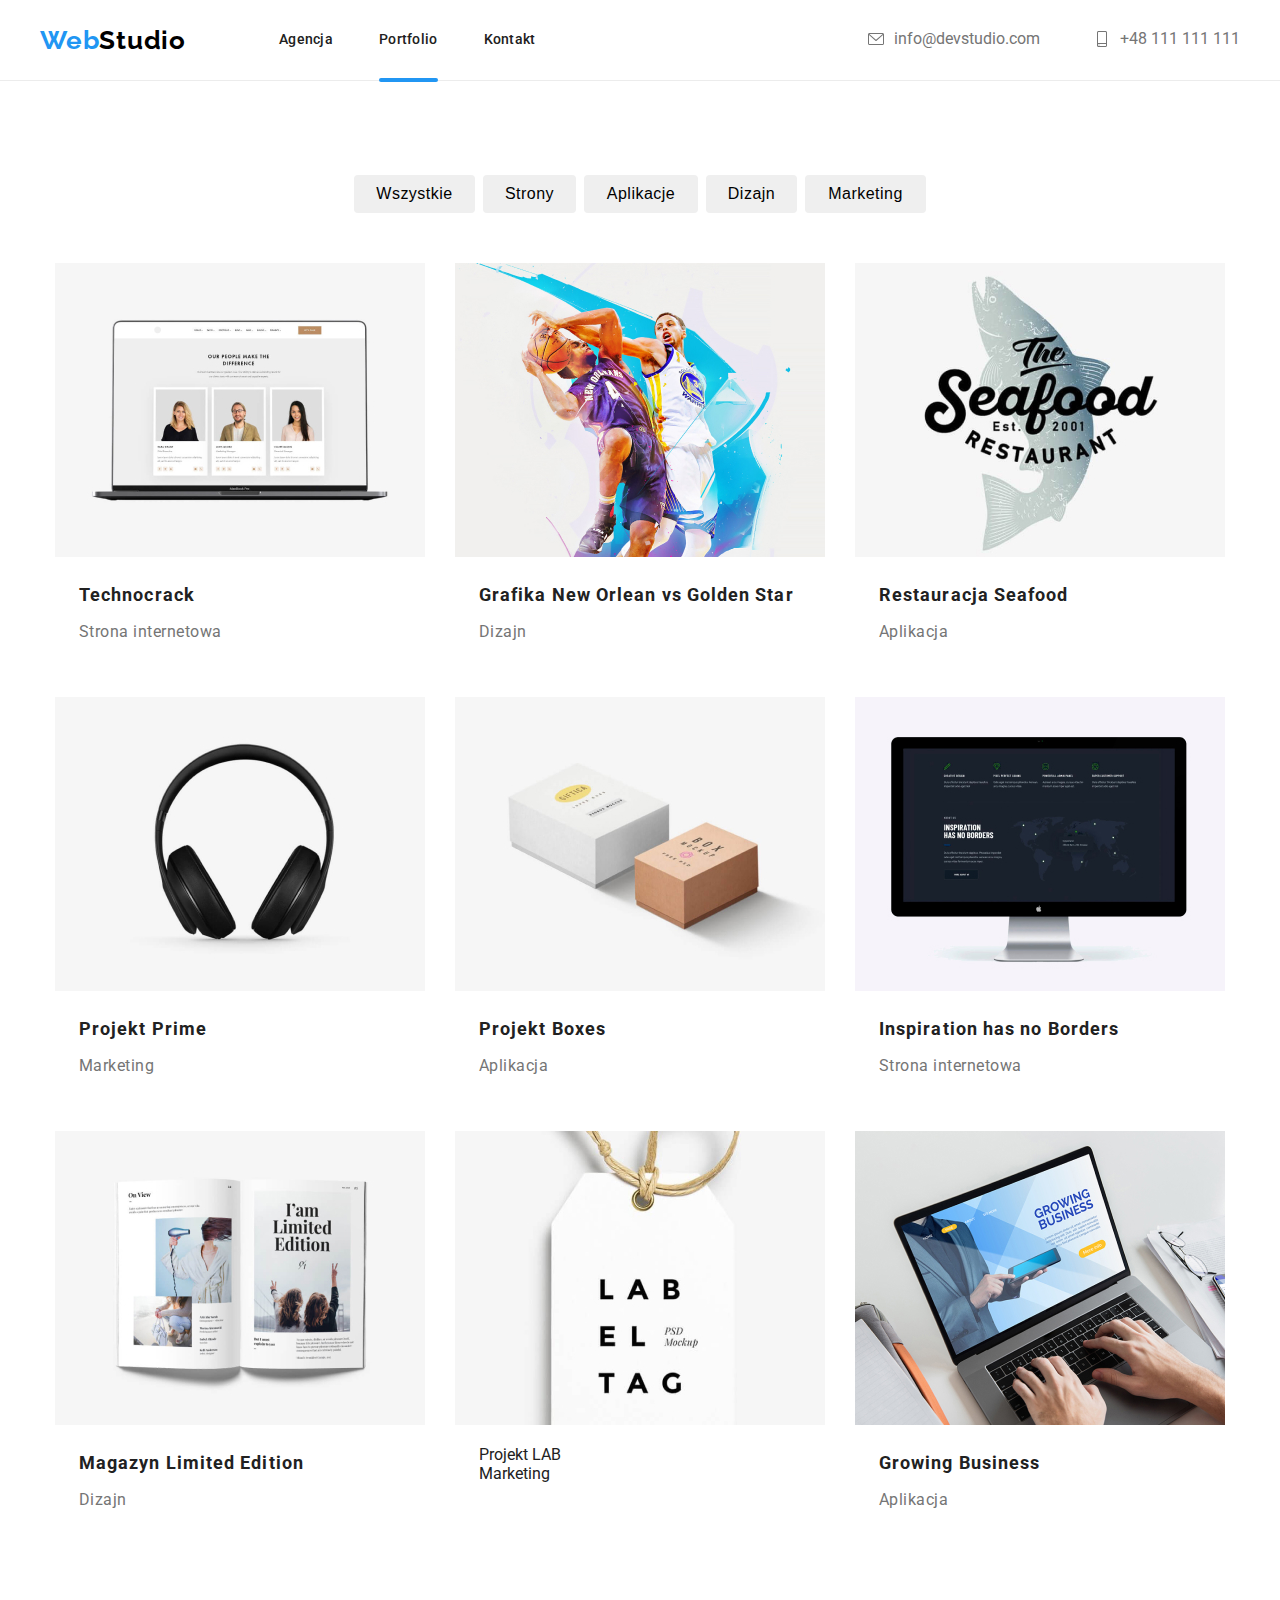
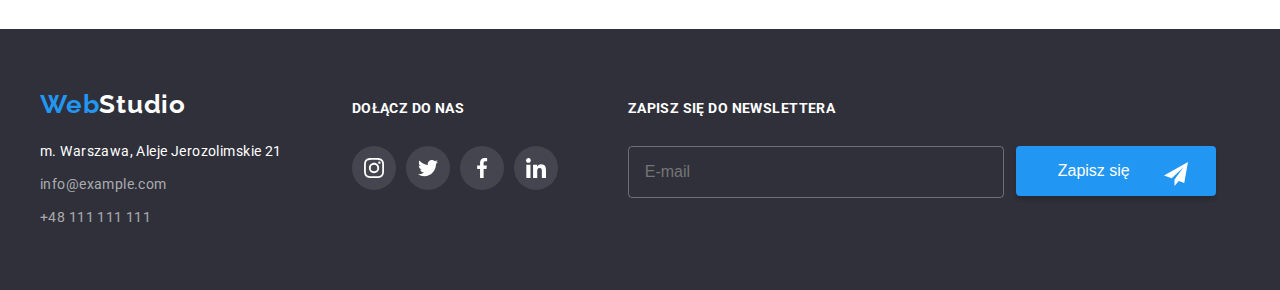
==== portfolio.html @ 8567106e "new one" ====
<!DOCTYPE html>
<html lang="pl">
  <head>
    <meta charset="UTF-8" />
    <meta http-equiv="X-UA-Compatible" content="IE=edge" />
    <meta name="viewport" content="width=device-width, initial-scale=1.0" />
    <link rel="stylesheet" href="https://cdnjs.cloudflare.com/ajax/libs/modern-normalize/1.0.0/modern-normalize.min.css"
    integrity="sha512-ISS7cAi1PEhQ8jnbJpJZMd29NlhNj4AWYyLOSp2CE/CsHxTCu+r+t0D2yoJudVrd0/8fTVPUVDzY5Tvli75u/g=="
    crossorigin="anonymous">
    <title>Portfolio</title>  
    
    <link rel="stylesheet" href="./css/main.min.css" />
    <link rel="preconnect" href="https://fonts.googleapis.com" />
    <link rel="preconnect" href="https://fonts.gstatic.com" crossorigin />
    <link
      href="https://fonts.googleapis.com/css2?family=Raleway:wght@700&family=Roboto:wght@400;500;700;900&display=swap"
      rel="stylesheet"
    />
  
  </head>
  <body>
    <header class="header">
      <div class="container">
       <div class="nav-wrapper-flex">
          <div class="logo">
          <a class="logo--first" href="index.html">Web<span class="logo--second">Studio</span>
          </a>
        </div>
            <nav class="navigation">
            <ul class="navigation__list">
              <li class="navigation__item "><a class="navigation__link" href="index.html">Agencja</a></li>
              <li class="navigation__item underline"><a class="navigation__link" href="portfolio.html"> Portfolio</a></li>
              <li class="navigation__item">Kontakt</li>
            </ul>
            </nav>
        </div>
          <ul class="contacts">
          <li>
            <a class="contacts__mail" href="mailto:info@devstudio.com">
              <div class="contacts__icons ">
                <svg width="16px" height="16px" class="contacts__icons--margin">
                  <use href="./images/icons.svg#icon-envelope">
                  </use> 
                </svg> 
                info@devstudio.com   
              </div>
            </a>
          </li>
          <li>
            <a class="contacts__phone" href="tel:+48 111 111 111">
              <div class="contacts__icons " >
                <svg width="16px" height="16px" class="contacts__icons--margin">
                  <use href="./images/icons.svg#icon-smartphone">
                  </use>
                </svg>
                +48 111 111 111 
              </div>
            </a>
          </li>
          </ul>
      </div>
    </header>
    <main>
       <section class="section">
        <div class="container">
      
        
        <ul class="buttons">
          <li >
            <button class="buttons--first" type="button">Wszystkie</button>
          </li>
          <li >
            <button class="buttons--second" type="button">Strony</button>
          </li>
          <li >
            <button class="buttons--third" type="button">Aplikacje</button>
          </li>
          <li >
            <button class="buttons--fourth" type="button">Dizajn</button>
          </li>
          <li >
            <button class="buttons--fifth" type="button">Marketing</button>
          </li>
        </ul>
      
    </div>
    <div class="container">
      <div class="images">
        <ul class="images__list">
          <li class="images__item">           
            <figure>  
              <div class="overlay__box">          
              <div class="overlay">
                <p class="overlay__description">
                  Technocrack jest popularną platformą wykorzystywaną do
                  rozpowszechniania koronawirusa. Firmy wykorzystują tę
                  platformę do celów szpiegowskich i ataków na niezabezpieczone
                  serwery konkurencji
                </p>
              </div>
              <img class="images__img"
              src="images/strona internetowa.jpg"
              alt="laptop"
              width="370"
              height="294"
              />
            </div>
             <figcaption class="images__description">
              <p class="images__title">Technocrack</p>
              <p class="images__subtitle">Strona internetowa</p>
              </figcaption>
           </figure>
          
          </li>
          <li class="images__item">           
           <figure> 
            <div class="overlay__box">
              <div class="overlay">
                <p class="overlay__description">
                  Technocrack jest popularną platformą wykorzystywaną do
                  rozpowszechniania koronawirusa. Firmy wykorzystują tę
                  platformę do celów szpiegowskich i ataków na niezabezpieczone
                  serwery konkurencji
                </p>
              </div>
              <img class="images__img"
              src="images/dizajn.jpg"
              alt="koszykarze"
              width="370"
              height="294"
              />
            </div>
             <figcaption class="images__description">
              <p class="images__title">Grafika New Orlean vs Golden Star</p>
              <p  class="images__subtitle">Dizajn</p>
              </figcaption>
            </figure>
          </li>
          <li class="images__item">            
           <figure>
            <div class="overlay__box">
              <div class="overlay">
                <p class="overlay__description">
                  Technocrack jest popularną platformą wykorzystywaną do
                  rozpowszechniania koronawirusa. Firmy wykorzystują tę
                  platformę do celów szpiegowskich i ataków na niezabezpieczone
                  serwery konkurencji
                </p>
              </div>
              <img class="images__img"
              src="images/aplikacja.jpg"
              alt="logo-restauracji"
              width="370"
              height="294"
              /> 
            </div>            
             <figcaption class="images__description">
              <p class="images__title">Restauracja Seafood</p>
              <p  class="images__subtitle">Aplikacja</p>
             </figcaption>
           </figure>
          </li>
          <li class="images__item">
           <figure>
            <div class="overlay__box">
              <div class="overlay">
                <p class="overlay__description">
                  Technocrack jest popularną platformą wykorzystywaną do
                  rozpowszechniania koronawirusa. Firmy wykorzystują tę
                  platformę do celów szpiegowskich i ataków na niezabezpieczone
                  serwery konkurencji
                </p>
              </div>
            <img class="images__img"
              src="images/marketing.jpg"
              alt="słuchawki"
              width="370"
              height="294"
            /> 
            </div>
             <figcaption class="images__description">
              <p class="images__title">Projekt Prime</p>
              <p  class="images__subtitle">Marketing</p>
             </figcaption>
           </figure>
          </li>
          <li class="images__item">
            <figure>
              <div class="overlay__box">
               <div class="overlay">
                <p class="overlay__description">
                  Technocrack jest popularną platformą wykorzystywaną do
                  rozpowszechniania koronawirusa. Firmy wykorzystują tę
                  platformę do celów szpiegowskich i ataków na niezabezpieczone
                  serwery konkurencji
                </p>
              </div>
            <img class="images__img"
              src="images/aplikacja2.jpg"
              alt="pudełka"
              width="370"
              height="294"
            /> 
           </div>
            <figcaption class="images__description">
            <p class="images__title">Projekt Boxes</p>
            <p  class="images__subtitle">Aplikacja</p>
          </figcaption>
         </figure>
          </li>
          <li class="images__item">
           <figure>
            <div class="overlay__box">
            <div class="overlay">
                <p class="overlay__description">
                  Technocrack jest popularną platformą wykorzystywaną do
                  rozpowszechniania koronawirusa. Firmy wykorzystują tę
                  platformę do celów szpiegowskich i ataków na niezabezpieczone
                  serwery konkurencji
                </p>
              </div>
            <img class="images__img"
              src="images/strona internetowa 2 .jpg"
              alt="monitor"
              width="370"
              height="294"
            /> 
            </div>
            <figcaption class="images__description">
            <p class="images__title">Inspiration has no Borders</p>
            <p  class="images__subtitle">Strona internetowa</p>
          </figcaption>
         </figure>
          </li>
          <li class="images__item">
            <figure>
              <div class="overlay__box">
              <div class="overlay">
                <p class="overlay__description">
                  Technocrack jest popularną platformą wykorzystywaną do
                  rozpowszechniania koronawirusa. Firmy wykorzystują tę
                  platformę do celów szpiegowskich i ataków na niezabezpieczone
                  serwery konkurencji
                </p>
              </div>
            <img class="images__img"
              src="images/dizajn2.jpg"
              alt="Magazyn"
              width="370"
              height="294"
            /> 
          </div>            
            <figcaption class="images__description">
            <p class="images__title">Magazyn Limited Edition</p>
            <p  class="images__subtitle">Dizajn</p>
          </figcaption>
          </figure>
          </li>
          <li class="images__item ">
            <figure>
              <div class="overlay__box">
              <div class="overlay">
                <p class="overlay__description">
                  Technocrack jest popularną platformą wykorzystywaną do
                  rozpowszechniania koronawirusa. Firmy wykorzystują tę
                  platformę do celów szpiegowskich i ataków na niezabezpieczone
                  serwery konkurencji
                </p>
              </div>
            <img class="images__img"
              src="images/marketing2.jpg"
              alt="metka"
              width="370"
              height="294"
            /> 
          </div>            
            <figcaption class="images__description">
            <p class="image__title">Projekt LAB</p>
            <p  class="image__subtitle">Marketing</p>
          </figcaption>
         </figure> 
        </li>
        <li class="images__item ">
            <figure>
              <div class="overlay__box">
              <div class="overlay">
                <p class="overlay__description">
                  Technocrack jest popularną platformą wykorzystywaną do
                  rozpowszechniania koronawirusa. Firmy wykorzystują tę
                  platformę do celów szpiegowskich i ataków na niezabezpieczone
                  serwery konkurencji
                </p>
              </div>
          <img class="images__img"
              src="images/aplikacja3.jpg"
              alt="laptop"
              width="370"
              height="294"
            /> 
          </div>            
            <figcaption class="images__description">
            <p class="images__title">Growing Business</p>
            <p  class="images__subtitle">Aplikacja</p>
          </figcaption>
          </figure>
          </li>
        </ul>
      </div>
      </div>
      </section>
    </main>
      <footer>
    <div class="container footer">
      <div class="footer__description">
                   <a class="logo--first" href="index.html" >Web<span class="footer__logo">Studio</span></span>
                    </a>      
         <div class="footer__info">
           <address>
              <p class="footer__address">
                m. Warszawa, Aleje Jerozolimskie 21</p>
            <ul class="footer__contacts">
             <li>   <a class="footer__mail" href="mailto:info@example.com">info@example.com</a> 
              </li>
              <li> <a class="footer__phone" href="tel:+48 111 111 111">+48 111 111 111</a> 
              </li>
            </ul>
            </address>
          </div>
          </div>
      <div class="footer__socials">
        <h4 class="footer__title">Dołącz do nas</h4>
          <ul class="team__socials">
            <li class="footer__icons">
              <svg width="20" height="20">
                <use href="./images/icons.svg#icon-instagram-2"></use>
              </svg>
            </li>
            <li class="footer__icons">
              <svg width="20" height="20">
                <use href="./images/icons.svg#icon-twitter-1"></use>
              </svg>
            </li>
            <li class="footer__icons">
              <svg width="20" height="20">
                <use  href="./images/icons.svg#icon-facebook-1"></use>
              </svg>
            </li>
            <li class="footer__icons">
              <svg width="20" height="20">
                <use href="./images/icons.svg#icon-linkedin-1"></use>
              </svg>
            </li>
          </ul>
      </div>
      <div class="newsleter">
        <h4 class="footer__title">Zapisz się do newslettera</h4>
        <div class="newsleter__signin">
          <form>
            <input type="email" name="newsleteremail" class="newsleter__email" placeholder="E-mail" required>
          </form>
          <button type="submit" class="newsleter__button">
            Zapisz się
            <svg class="newsleter__icon">
              <use height="24px" width="24px" href="./images/icons.svg#icon-send"></use>
            </svg>
          </button>
        </div>             
      </div>
   
    </div>
    </footer>
  </body>
</html>
---- css/main.min.css ----
.underline{position:relative}.underline:after{position:absolute;content:"";width:100%;height:4px;border-radius:2px;background-color:var(--main-color);left:0;top:46px}:root{--main-font: "Roboto", sans-serif;--secondary-font: "Raleway", sans-serif;--main-color: #2196f3;--brand-color: #212121;--second-color: #ffffff;--description-color: #757575;--background-color: #2f303a;--second-background-color: #f5f4fa;--icon-color: #afb1b8}a{text-decoration:none}ul{list-style-type:none}h1{font-weight:900;font-size:44px;line-height:1.364;color:var(--second-color);letter-spacing:.06em;margin-bottom:30px}h4{font-weight:700;font-size:14px;line-height:1.143;letter-spacing:.03em;color:var(--brand-color);margin-top:0;margin-bottom:10px}h2{font-weight:700;font-size:36px;line-height:1.667;text-align:center;letter-spacing:.03em;color:var(--brand-color)}.is-hidden{background-color:rgba(0,0,0,.2);visibility:hidden;opacity:0;position:absolute;height:100%;pointer-events:none;transform:scaleY(0)}*{margin:0;padding:0}body{font-family:"roboto","Raleway",sans-serif;text-decoration:none;color:#212121;background:#fff}.container{max-width:1200px;margin:0px auto;padding:0px}.section{padding-top:94px;padding-bottom:94px}.section:first-child{padding-bottom:0}.no-padding-top{padding-top:0px}.about__list{display:flex;flex-direction:row;gap:30px;margin-top:50px}.about__list>li{height:294px}.about__item{position:relative}.about__subtitle{position:absolute;width:370px;height:70px;top:224px;display:flex;align-items:center;justify-content:center;background:rgba(47,48,58,.8);font-size:14px;text-transform:uppercase;color:var(--second-color)}.asset{font-weight:400;font-size:14px;line-height:1.71;letter-spacing:.03em;color:var(--description-color);display:flex;flex-direction:row;gap:30px}.asset__title{text-transform:uppercase}.asset__icon{padding-left:0px;margin-left:0px;display:flex;flex-direction:row;gap:30px;padding-bottom:25px;padding-top:25px;justify-content:center;border-radius:4px;background-color:var(--second-background-color);margin-bottom:30px}.backdrop{width:100%;height:100%;background-color:rgba(0,0,0,.2);position:fixed;left:0px;top:0px;z-index:3;transition:transform 500ms linear,visibility 500ms linear,opacity 500ms linear}.banner{height:600px;background-color:var(--background-color);background-image:linear-gradient(to bottom, rgba(47, 48, 58, 0.4), rgba(47, 48, 58, 0.4)),url("../images/backgroung_image.jpg");background-size:cover;background-position:center;background-repeat:no-repeat;display:flex;justify-content:center;align-items:center;text-align:center;max-width:1600px;margin:0 auto}.banner__btn{width:200px;height:50px;font-weight:700;font-size:16px;line-height:1.9;letter-spacing:.06em;cursor:pointer;background:var(--main-color);color:var(--second-color);border:none;border-radius:4px;border:none}.banner__btn:hover,.banner__btn:focus{color:var(--second-color);background-color:var(--main-color);border-color:var(--main-color);box-shadow:0px 4px 4px rgba(0,0,0,.15);border-radius:4px;transition:250ms cubic-bezier(0.4, 0, 0.2, 1)}.clients{font-size:36px;font-weight:700;text-align:center;font-family:var(--main-font);padding-top:94px;line-height:1.17;padding-bottom:50px}.clients__list{width:1170px;display:flex;flex-direction:row;gap:30px;justify-content:center;align-items:center}.clients__icons{border:1px solid var(--icon-color);border-radius:4px;width:170px;height:92px;display:flex;align-items:center;justify-content:center;fill:var(--icon-color);cursor:pointer}.clients__icons:hover,.clients__icons:focus{fill:var(--main-color);border-color:var(--main-color);transition:250ms cubic-bezier(0.4, 0, 0.2, 1)}footer{display:flex;flex-direction:column;justify-content:flex-start;background-color:var(--background-color)}.footer{display:flex;gap:70px;align-items:top;width:100%}.footer__description{padding-top:60px;padding-bottom:60px}.footer__info{display:flex;gap:70px}.footer__contacts{display:flex;flex-direction:column;gap:9px}.footer__logo{color:var(--second-color)}.footer__title{font-weight:700;font-size:14px;line-height:1.1;letter-spacing:.03em;text-transform:uppercase;color:var(--second-color);padding-top:72px}.footer__socials{display:flex;flex-direction:column;align-items:flex-start}.footer__phone,.footer__mail{font-weight:400;font-size:14px;line-height:1.714;letter-spacing:.03em;font-style:normal;text-decoration:none;color:rgba(255,255,255,.6);padding-top:9px}.footer__phone:hover,.footer__phone:focus,.footer__phone:hover,.footer__phone:focus,.footer__mail:hover,.footer__mail:focus,.footer__mail:hover,.footer__mail:focus{color:var(--main-color);transition:250ms cubic-bezier(0.4, 0, 0.2, 1)}.footer__address{font-style:normal;font-weight:400;font-size:14px;line-height:1.714;letter-spacing:.03em;text-decoration:none;color:var(--second-color);padding-top:20px;padding-bottom:9px}.footer__icons{background-color:rgba(255,255,255,.1);border-radius:50%;width:44px;height:44px;display:flex;align-items:center;justify-content:center;fill:var(--second-color);cursor:pointer}.footer__icons:hover,.footer__icons:focus{fill:var(--second-color);background-color:var(--main-color);transition:250ms cubic-bezier(0.4, 0, 0.2, 1)}.newsleter{background-color:var(--background-color)}.newsleter__signin{display:inline-flex;gap:12px}.newsleter__email{margin-top:20px;background-color:rgba(0,0,0,0);border:1px solid rgba(255,255,255,.3);border-radius:4px;width:358px;height:50px;font-size:16px;color:rgba(255,255,255,.6);padding-left:16px}.newsleter__email:focus{transition:250ms cubic-bezier(0.4, 0, 0.2, 1);outline:0;border:1px solid var(--main-color)}.newsleter__button{margin-top:20px;width:200px;height:50px;text-align:left;position:relative;padding-top:10px;padding-bottom:10px;padding-left:42px;background-color:var(--main-color);border:0;border-radius:4px;box-shadow:0px 4px 4px rgba(0,0,0,.15);color:var(--second-color);font-size:16px}.newsleter__icon{position:absolute;left:148px;fill:var(--second-color);height:24px;width:24px}.form{position:relative;top:50%;left:50%;transform:translate(-50%, -50%);width:528px;height:581px;background-color:var(--second-color);box-shadow:0px 1px 3px rgba(0,0,0,.12),0px 1px 1px rgba(0,0,0,.14),0px 2px 1px rgba(0,0,0,.2);border-radius:4px;padding-top:40px;padding-left:40px;padding-right:40px;font-size:14px;color:#757575;box-shadow:1px 3px rgba(0,0,0,.12),0px 1px 1px rgba(0,0,0,.14),0px 2px 1px rgba(0,0,0,.2);border-radius:4px}.form__close-btn{position:absolute;right:9px;top:9px;border-radius:50%;border:1px solid rgba(0,0,0,.1);background-color:var(--second-color);cursor:pointer;width:30px;height:30px;display:flex;align-items:center;justify-content:center}.form__title{font-size:20px;font-weight:700;color:#212121;margin-bottom:12px}.form__label{display:block;position:relative;color:#757575;font-size:12px;text-align:left;line-height:1.2}.form__input{width:448px;height:40px;border:1px solid rgba(33,33,33,.2);border-radius:4px;margin-top:4px;margin-bottom:4px;padding-left:42px}.form__input:focus{outline-color:var(--main-color);transition:250ms cubic-bezier(0.4, 0, 0.2, 1)}.form__icon{position:absolute;top:50%;left:3%;fill:var(--brand-color);width:18px;height:18px}.form__icon:hover svg{fill:var(--blue)}.form__input:focus+.form__icon{fill:var(--main-color);transition:250ms cubic-bezier(0.4, 0, 0.2, 1)}.form__textarea{width:448px;height:120px;border:1px solid rgba(33,33,33,.2);border-radius:4px;margin-top:4px;color:rgba(117,117,117,.5);padding-top:12px;padding-bottom:12px;padding-left:16px;padding-right:16px;font-size:12px;letter-spacing:1%;resize:none;margin-bottom:20px}.form__textarea:focus{outline-color:var(--main-color);transition:250ms cubic-bezier(0.4, 0, 0.2, 1)}.form__sendbutton{width:200px;height:50px;background-color:var(--main-color);color:#fff;box-shadow:0px 4px 4px rgba(0,0,0,.15);border-radius:4px;margin-top:30px;border:0;cursor:pointer}.checkbox{position:relative;display:flex;align-items:center;justify-content:center}.checkbox__agree a{color:var(--main-color)}.checkbox__input{display:none}.checkbox__input:checked+.checkbox__span .checkbox__check{border-color:var(--main-color);background-color:var(--main-color)}.checkbox__check{border:2px solid #212121;border-radius:2px;margin-right:8px}.checkbox__span{display:flex;margin:0;padding:0;align-items:center;font-size:14px;color:var(--description-color)}.header{border-bottom-width:1px;border-bottom-style:solid;border-bottom-color:#ececec}.header>.container{display:flex;flex-direction:row;justify-content:space-between;align-items:center;height:80px}.address{font-weight:500;font-size:14px;line-height:1.14;letter-spacing:.02em;font-style:normal}.navigation{font-weight:500;font-size:14px;line-height:1.14;letter-spacing:.02em}.navigation__link{text-decoration:none;color:var(--brand-color)}.navigation__link:hover,.navigation__link:focus{color:var(--main-color);transition:250ms cubic-bezier(0.4, 0, 0.2, 1)}.navigation__list{display:flex;gap:46px}.contacts{list-style-type:none}.contacts__phone{color:var(--description-color);text-decoration:none;display:flex;align-items:center}.contacts__phone:hover,.contacts__phone:focus{color:var(--main-color);transition:250ms cubic-bezier(0.4, 0, 0.2, 1)}.contacts__mail{color:var(--description-color);text-decoration:none;display:flex;align-items:center}.contacts__mail:hover,.contacts__mail:focus{color:var(--main-color);transition:250ms cubic-bezier(0.4, 0, 0.2, 1)}.contacts__icons{fill:var(--description-color);display:flex;justify-content:space-between;align-items:center}.contacts__icons:hover,.contacts__icons:focus{color:var(--main-color);fill:var(--main-color);transition:250ms cubic-bezier(0.4, 0, 0.2, 1)}.contacts__icons--margin{margin-right:10px}.contacts:last-child>li{margin-left:50px}.contacts>li{display:inline-block}.nav-wrapper-flex{display:flex;align-items:center;justify-content:space-between;padding-top:25px;padding-bottom:25px}.images{list-style-type:none}.images__list{display:flex;flex-wrap:wrap;gap:30px;padding:0;margin-bottom:94px;justify-content:center}.images__description{padding:20px 24px}.images__item{background-color:var(--second-color)}.images__item:hover,.images__item:focus{box-shadow:0px 1px 1px rgba(0,0,0,.12),0px 4px 4px rgba(0,0,0,.06),1px 4px 6px rgba(0,0,0,.16);cursor:pointer;transition:250ms cubic-bezier(0.4, 0, 0.2, 1)}.images__title{font-weight:700;font-size:18px;line-height:2;letter-spacing:.06em;color:var(--brand-color);text-align:left;margin-bottom:0;padding:0}.images__subtitle{font-weight:400;font-size:16px;line-height:1.875;letter-spacing:.03em;color:var(--description-color);text-align:left;margin-top:4px}.images__img{display:block}figure>.images__img{object-fit:cover}.overlay{position:absolute;top:0;left:0;width:100%;height:100%;background-color:rgba(33,150,243,.9);transform:translatey(100%);transition:250ms cubic-bezier(0.4, 0, 0.2, 1)}.overlay__box{position:relative;overflow:hidden}.overlay__description{color:#fff;font-size:18px;padding-top:49px;padding-left:24px;padding-right:45px;padding-bottom:49px;line-height:28px}.images__item:hover .overlay{transform:translatey(0)}.buttons{list-style-type:none}.buttons--first{width:121px;height:38px;font-weight:500;font-size:16px;line-height:1.6;letter-spacing:.03em;cursor:pointer;border:none;border-radius:4px}.buttons--second{width:93px;height:38px;font-weight:500;font-size:16px;line-height:1.6;letter-spacing:.03em;cursor:pointer;border:none;border-radius:4px}.buttons--third{width:114px;height:38px;font-weight:500;font-size:16px;line-height:1.6;letter-spacing:.03em;cursor:pointer;border:none;border-radius:4px}.buttons--fourth{width:91px;height:38px;font-weight:500;font-size:16px;line-height:1.6;letter-spacing:.03em;cursor:pointer;border:none;border-radius:4px}.buttons--fifth{width:121px;height:38px;font-weight:500;font-size:16px;line-height:1.6;letter-spacing:.03em;cursor:pointer;border:none;border-radius:4px}.buttons .buttons--first:hover,.buttons .buttons--second:hover,.buttons .buttons--third:hover,.buttons .buttons--fourth:hover,.buttons .buttons--fifth:hover,.buttons .buttons--first:focus,.buttons .buttons--second:focus,.buttons .buttons--third:focus,.buttons .buttons--fourth:focus,.buttons .buttons--fifth:focus{color:var(--second-color);background:var(--main-color);box-shadow:0px 3px 1px rgba(0,0,0,.1),0px 1px 2px rgba(0,0,0,.08),0px 2px 2px rgba(0,0,0,.12);border-radius:4px;border-color:var(--main-color);transition:250ms cubic-bezier(0.4, 0, 0.2, 1)}.container>.buttons{display:flex;gap:8px;justify-content:center;margin-bottom:50px}.logo{margin-right:93px}.logo--first{font-family:var(--secondary-font);font-weight:700;font-size:26px;line-height:1.19;letter-spacing:.03em;text-decoration:none;color:var(--main-color)}.logo--second{font-family:var(--secondary-font);color:#000}.team{background-color:var(--second-background-color);padding-bottom:94px}.team__member{font-weight:500;font-size:16px;line-height:1.187;letter-spacing:.03em;color:var(--brand-color);text-align:center;margin-bottom:10px;padding-top:30px}.team__job{padding-top:10px}.team__item{font-weight:400;font-size:16px;line-height:1.187;letter-spacing:.03em;color:var(--description-color);text-align:center;box-shadow:0px 1px 3px rgba(0,0,0,.12),0px 1px 1px rgba(0,0,0,.14),0px 2px 1px rgba(0,0,0,.2);border-radius:0px 0px 4px 4px}.team__list{padding-left:0px;margin-left:0px;display:flex;flex-direction:row;gap:30px;margin-top:50px;justify-content:center;width:1170px;margin:auto;padding-top:50px;justify-content:center;background:var(--second-background-color)}.team__list>li{background-color:var(--second-color)}.team__item>.team__images{margin-bottom:30px;object-fit:cover}.team__socials{display:flex;gap:10px;justify-content:center;align-items:center;padding-top:20px}.team--padding{padding-bottom:30px}.team__icons{display:flex;width:44px;height:44px;border-radius:50%;align-items:center;justify-content:center;background-color:rgba(255,255,255,.1)}.team__icons:hover{background-color:var(--main-color);transition:250ms cubic-bezier(0.4, 0, 0.2, 1)}.team__icons:hover svg{fill:var(--second-color);transition:250ms cubic-bezier(0.4, 0, 0.2, 1)}.team__icons--color{fill:var(--icon-color);height:20px;width:20px}/*# sourceMappingURL=main.min.css.map */
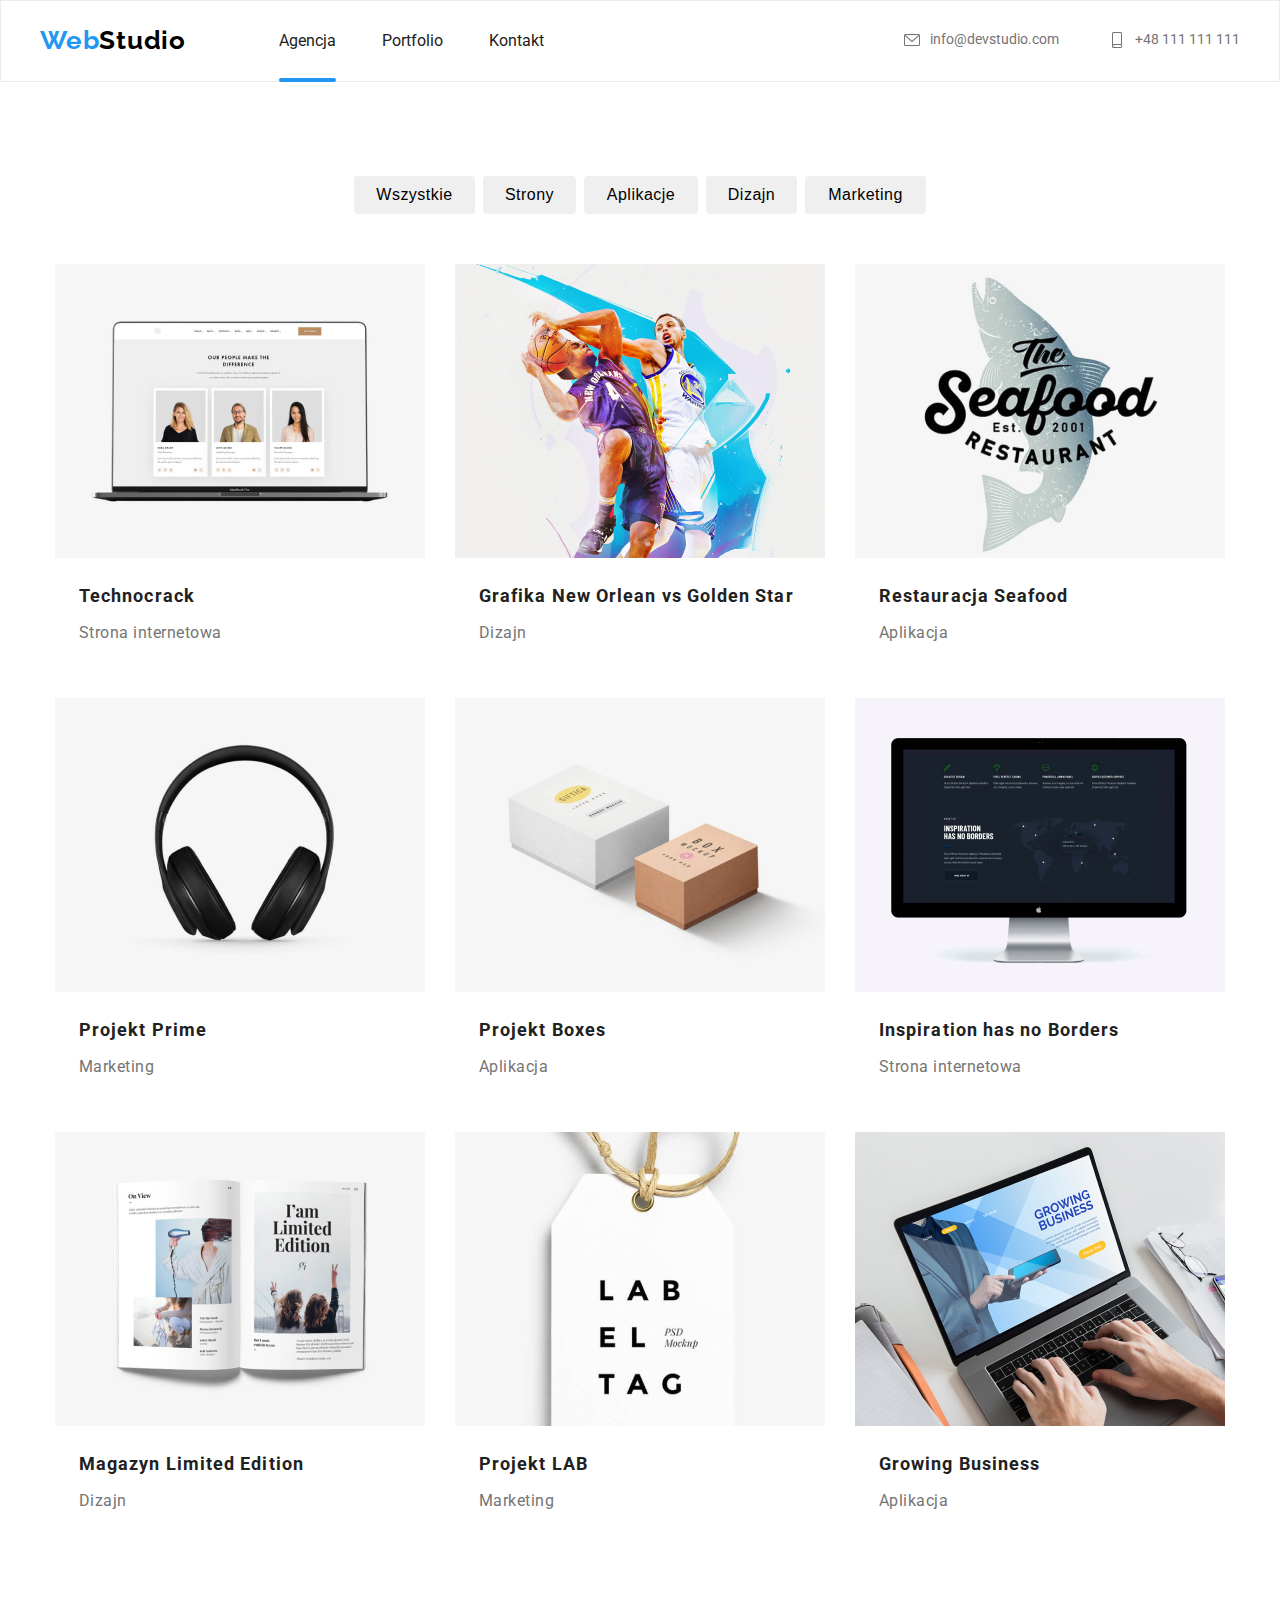
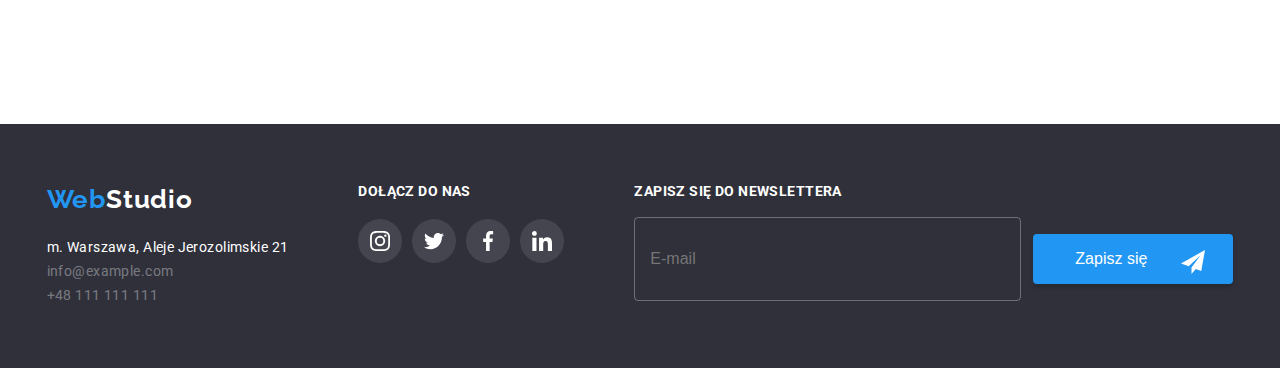
==== commit ab43dcec: "poprawki" ====
--- a/portfolio.html
+++ b/portfolio.html
@@ -1,356 +1,314 @@
 <!DOCTYPE html>
 <html lang="pl">
-  <head>
-    <meta charset="UTF-8" />
-    <meta http-equiv="X-UA-Compatible" content="IE=edge" />
-    <meta name="viewport" content="width=device-width, initial-scale=1.0" />
-    <link rel="stylesheet" href="https://cdnjs.cloudflare.com/ajax/libs/modern-normalize/1.0.0/modern-normalize.min.css"
+
+<head>
+  <meta charset="UTF-8" />
+  <meta http-equiv="X-UA-Compatible" content="IE=edge" />
+  <meta name="viewport" content="width=device-width, initial-scale=1.0" />
+  <link rel="stylesheet" href="https://cdnjs.cloudflare.com/ajax/libs/modern-normalize/1.0.0/modern-normalize.min.css"
     integrity="sha512-ISS7cAi1PEhQ8jnbJpJZMd29NlhNj4AWYyLOSp2CE/CsHxTCu+r+t0D2yoJudVrd0/8fTVPUVDzY5Tvli75u/g=="
     crossorigin="anonymous">
-    <title>Portfolio</title>  
-    
-    <link rel="stylesheet" href="./css/main.min.css" />
-    <link rel="preconnect" href="https://fonts.googleapis.com" />
-    <link rel="preconnect" href="https://fonts.gstatic.com" crossorigin />
-    <link
-      href="https://fonts.googleapis.com/css2?family=Raleway:wght@700&family=Roboto:wght@400;500;700;900&display=swap"
-      rel="stylesheet"
-    />
-  
-  </head>
-  <body>
-    <header class="header">
-      <div class="container">
-       <div class="nav-wrapper-flex">
-          <div class="logo">
+  <title>Portfolio</title>
+
+  <link rel="stylesheet" href="./css/main.min.css" />
+  <link rel="preconnect" href="https://fonts.googleapis.com" />
+  <link rel="preconnect" href="https://fonts.gstatic.com" crossorigin />
+  <link href="https://fonts.googleapis.com/css2?family=Raleway:wght@700&family=Roboto:wght@400;500;700;900&display=swap"
+    rel="stylesheet" />
+
+</head>
+
+<body>
+  <header class="header">
+    <div class="container nav-wrapper-flex">
+      <nav class="navigation">
+        <div class="logo">
           <a class="logo--first" href="index.html">Web<span class="logo--second">Studio</span>
           </a>
         </div>
-            <nav class="navigation">
-            <ul class="navigation__list">
-              <li class="navigation__item "><a class="navigation__link" href="index.html">Agencja</a></li>
-              <li class="navigation__item underline"><a class="navigation__link" href="portfolio.html"> Portfolio</a></li>
-              <li class="navigation__item">Kontakt</li>
-            </ul>
-            </nav>
-        </div>
-          <ul class="contacts">
+        <ul class="navigation__list">
+          <li class="navigation__item navigation__item--active"><a class="navigation__link"
+              href="index.html">Agencja</a>
+          </li>
+          <li class="navigation__item"><a class="navigation__link" href="portfolio.html"> Portfolio</a></li>
+          <li class="navigation__item">Kontakt</li>
+        </ul>
+      </nav>
+      <div class="contacts">
+        <ul class="contacts__list">
           <li>
             <a class="contacts__mail" href="mailto:info@devstudio.com">
               <div class="contacts__icons ">
                 <svg width="16px" height="16px" class="contacts__icons--margin">
                   <use href="./images/icons.svg#icon-envelope">
-                  </use> 
-                </svg> 
-                info@devstudio.com   
+                  </use>
+                </svg>
+                info@devstudio.com
               </div>
             </a>
           </li>
           <li>
             <a class="contacts__phone" href="tel:+48 111 111 111">
-              <div class="contacts__icons " >
+              <div class="contacts__icons ">
                 <svg width="16px" height="16px" class="contacts__icons--margin">
                   <use href="./images/icons.svg#icon-smartphone">
                   </use>
                 </svg>
-                +48 111 111 111 
+                +48 111 111 111
               </div>
             </a>
           </li>
+        </ul>
+
+      </div>
+  </header>
+  <main>
+    <section class="section">
+      <div class="container">
+
+
+        <ul class="buttons">
+          <li>
+            <button class="buttons--first" type="button">Wszystkie</button>
+          </li>
+          <li>
+            <button class="buttons--second" type="button">Strony</button>
+          </li>
+          <li>
+            <button class="buttons--third" type="button">Aplikacje</button>
+          </li>
+          <li>
+            <button class="buttons--fourth" type="button">Dizajn</button>
+          </li>
+          <li>
+            <button class="buttons--fifth" type="button">Marketing</button>
+          </li>
+        </ul>
+
+      </div>
+      <div class="container">
+        <div class="images">
+          <ul class="images__list">
+            <li class="images__item">
+              <figure>
+                <div class="overlay__box">
+                  <div class="overlay">
+                    <p class="overlay__description">
+                      Technocrack jest popularną platformą wykorzystywaną do
+                      rozpowszechniania koronawirusa. Firmy wykorzystują tę
+                      platformę do celów szpiegowskich i ataków na niezabezpieczone
+                      serwery konkurencji
+                    </p>
+                  </div>
+                  <img class="images__img" src="images/strona internetowa.jpg" alt="laptop" width="370" height="294" />
+                </div>
+                <figcaption class="images__description">
+                  <p class="images__title">Technocrack</p>
+                  <p class="images__subtitle">Strona internetowa</p>
+                </figcaption>
+              </figure>
+
+            </li>
+            <li class="images__item">
+              <figure>
+                <div class="overlay__box">
+                  <div class="overlay">
+                    <p class="overlay__description">
+                      Technocrack jest popularną platformą wykorzystywaną do
+                      rozpowszechniania koronawirusa. Firmy wykorzystują tę
+                      platformę do celów szpiegowskich i ataków na niezabezpieczone
+                      serwery konkurencji
+                    </p>
+                  </div>
+                  <img class="images__img" src="images/dizajn.jpg" alt="koszykarze" width="370" height="294" />
+                </div>
+                <figcaption class="images__description">
+                  <p class="images__title">Grafika New Orlean vs Golden Star</p>
+                  <p class="images__subtitle">Dizajn</p>
+                </figcaption>
+              </figure>
+            </li>
+            <li class="images__item">
+              <figure>
+                <div class="overlay__box">
+                  <div class="overlay">
+                    <p class="overlay__description">
+                      Technocrack jest popularną platformą wykorzystywaną do
+                      rozpowszechniania koronawirusa. Firmy wykorzystują tę
+                      platformę do celów szpiegowskich i ataków na niezabezpieczone
+                      serwery konkurencji
+                    </p>
+                  </div>
+                  <img class="images__img" src="images/aplikacja.jpg" alt="logo-restauracji" width="370" height="294" />
+                </div>
+                <figcaption class="images__description">
+                  <p class="images__title">Restauracja Seafood</p>
+                  <p class="images__subtitle">Aplikacja</p>
+                </figcaption>
+              </figure>
+            </li>
+            <li class="images__item">
+              <figure>
+                <div class="overlay__box">
+                  <div class="overlay">
+                    <p class="overlay__description">
+                      Technocrack jest popularną platformą wykorzystywaną do
+                      rozpowszechniania koronawirusa. Firmy wykorzystują tę
+                      platformę do celów szpiegowskich i ataków na niezabezpieczone
+                      serwery konkurencji
+                    </p>
+                  </div>
+                  <img class="images__img" src="images/marketing.jpg" alt="słuchawki" width="370" height="294" />
+                </div>
+                <figcaption class="images__description">
+                  <p class="images__title">Projekt Prime</p>
+                  <p class="images__subtitle">Marketing</p>
+                </figcaption>
+              </figure>
+            </li>
+            <li class="images__item">
+              <figure>
+                <div class="overlay__box">
+                  <div class="overlay">
+                    <p class="overlay__description">
+                      Technocrack jest popularną platformą wykorzystywaną do
+                      rozpowszechniania koronawirusa. Firmy wykorzystują tę
+                      platformę do celów szpiegowskich i ataków na niezabezpieczone
+                      serwery konkurencji
+                    </p>
+                  </div>
+                  <img class="images__img" src="images/aplikacja2.jpg" alt="pudełka" width="370" height="294" />
+                </div>
+                <figcaption class="images__description">
+                  <p class="images__title">Projekt Boxes</p>
+                  <p class="images__subtitle">Aplikacja</p>
+                </figcaption>
+              </figure>
+            </li>
+            <li class="images__item">
+              <figure>
+                <div class="overlay__box">
+                  <div class="overlay">
+                    <p class="overlay__description">
+                      Technocrack jest popularną platformą wykorzystywaną do
+                      rozpowszechniania koronawirusa. Firmy wykorzystują tę
+                      platformę do celów szpiegowskich i ataków na niezabezpieczone
+                      serwery konkurencji
+                    </p>
+                  </div>
+                  <img class="images__img" src="images/strona internetowa 2 .jpg" alt="monitor" width="370"
+                    height="294" />
+                </div>
+                <figcaption class="images__description">
+                  <p class="images__title">Inspiration has no Borders</p>
+                  <p class="images__subtitle">Strona internetowa</p>
+                </figcaption>
+              </figure>
+            </li>
+            <li class="images__item">
+              <figure>
+                <div class="overlay__box">
+                  <div class="overlay">
+                    <p class="overlay__description">
+                      Technocrack jest popularną platformą wykorzystywaną do
+                      rozpowszechniania koronawirusa. Firmy wykorzystują tę
+                      platformę do celów szpiegowskich i ataków na niezabezpieczone
+                      serwery konkurencji
+                    </p>
+                  </div>
+                  <img class="images__img" src="images/dizajn2.jpg" alt="Magazyn" width="370" height="294" />
+                </div>
+                <figcaption class="images__description">
+                  <p class="images__title">Magazyn Limited Edition</p>
+                  <p class="images__subtitle">Dizajn</p>
+                </figcaption>
+              </figure>
+            </li>
+            <li class="images__item ">
+              <figure>
+                <div class="overlay__box">
+                  <div class="overlay">
+                    <p class="overlay__description">
+                      Technocrack jest popularną platformą wykorzystywaną do
+                      rozpowszechniania koronawirusa. Firmy wykorzystują tę
+                      platformę do celów szpiegowskich i ataków na niezabezpieczone
+                      serwery konkurencji
+                    </p>
+                  </div>
+                  <img class="images__img" src="images/marketing2.jpg" alt="metka" width="370" height="294" />
+                </div>
+                <figcaption class="images__description">
+                  <p class="images__title">Projekt LAB</p>
+                  <p class="images__subtitle">Marketing</p>
+                </figcaption>
+              </figure>
+            </li>
+            <li class="images__item ">
+              <figure>
+                <div class="overlay__box">
+                  <div class="overlay">
+                    <p class="overlay__description">
+                      Technocrack jest popularną platformą wykorzystywaną do
+                      rozpowszechniania koronawirusa. Firmy wykorzystują tę
+                      platformę do celów szpiegowskich i ataków na niezabezpieczone
+                      serwery konkurencji
+                    </p>
+                  </div>
+                  <img class="images__img" src="images/aplikacja3.jpg" alt="laptop" width="370" height="294" />
+                </div>
+                <figcaption class="images__description">
+                  <p class="images__title">Growing Business</p>
+                  <p class="images__subtitle">Aplikacja</p>
+                </figcaption>
+              </figure>
+            </li>
           </ul>
-      </div>
-    </header>
-    <main>
-       <section class="section">
-        <div class="container">
-      
-        
-        <ul class="buttons">
-          <li >
-            <button class="buttons--first" type="button">Wszystkie</button>
-          </li>
-          <li >
-            <button class="buttons--second" type="button">Strony</button>
-          </li>
-          <li >
-            <button class="buttons--third" type="button">Aplikacje</button>
-          </li>
-          <li >
-            <button class="buttons--fourth" type="button">Dizajn</button>
-          </li>
-          <li >
-            <button class="buttons--fifth" type="button">Marketing</button>
-          </li>
-        </ul>
-      
-    </div>
-    <div class="container">
-      <div class="images">
-        <ul class="images__list">
-          <li class="images__item">           
-            <figure>  
-              <div class="overlay__box">          
-              <div class="overlay">
-                <p class="overlay__description">
-                  Technocrack jest popularną platformą wykorzystywaną do
-                  rozpowszechniania koronawirusa. Firmy wykorzystują tę
-                  platformę do celów szpiegowskich i ataków na niezabezpieczone
-                  serwery konkurencji
-                </p>
-              </div>
-              <img class="images__img"
-              src="images/strona internetowa.jpg"
-              alt="laptop"
-              width="370"
-              height="294"
-              />
-            </div>
-             <figcaption class="images__description">
-              <p class="images__title">Technocrack</p>
-              <p class="images__subtitle">Strona internetowa</p>
-              </figcaption>
-           </figure>
-          
-          </li>
-          <li class="images__item">           
-           <figure> 
-            <div class="overlay__box">
-              <div class="overlay">
-                <p class="overlay__description">
-                  Technocrack jest popularną platformą wykorzystywaną do
-                  rozpowszechniania koronawirusa. Firmy wykorzystują tę
-                  platformę do celów szpiegowskich i ataków na niezabezpieczone
-                  serwery konkurencji
-                </p>
-              </div>
-              <img class="images__img"
-              src="images/dizajn.jpg"
-              alt="koszykarze"
-              width="370"
-              height="294"
-              />
-            </div>
-             <figcaption class="images__description">
-              <p class="images__title">Grafika New Orlean vs Golden Star</p>
-              <p  class="images__subtitle">Dizajn</p>
-              </figcaption>
-            </figure>
-          </li>
-          <li class="images__item">            
-           <figure>
-            <div class="overlay__box">
-              <div class="overlay">
-                <p class="overlay__description">
-                  Technocrack jest popularną platformą wykorzystywaną do
-                  rozpowszechniania koronawirusa. Firmy wykorzystują tę
-                  platformę do celów szpiegowskich i ataków na niezabezpieczone
-                  serwery konkurencji
-                </p>
-              </div>
-              <img class="images__img"
-              src="images/aplikacja.jpg"
-              alt="logo-restauracji"
-              width="370"
-              height="294"
-              /> 
-            </div>            
-             <figcaption class="images__description">
-              <p class="images__title">Restauracja Seafood</p>
-              <p  class="images__subtitle">Aplikacja</p>
-             </figcaption>
-           </figure>
-          </li>
-          <li class="images__item">
-           <figure>
-            <div class="overlay__box">
-              <div class="overlay">
-                <p class="overlay__description">
-                  Technocrack jest popularną platformą wykorzystywaną do
-                  rozpowszechniania koronawirusa. Firmy wykorzystują tę
-                  platformę do celów szpiegowskich i ataków na niezabezpieczone
-                  serwery konkurencji
-                </p>
-              </div>
-            <img class="images__img"
-              src="images/marketing.jpg"
-              alt="słuchawki"
-              width="370"
-              height="294"
-            /> 
-            </div>
-             <figcaption class="images__description">
-              <p class="images__title">Projekt Prime</p>
-              <p  class="images__subtitle">Marketing</p>
-             </figcaption>
-           </figure>
-          </li>
-          <li class="images__item">
-            <figure>
-              <div class="overlay__box">
-               <div class="overlay">
-                <p class="overlay__description">
-                  Technocrack jest popularną platformą wykorzystywaną do
-                  rozpowszechniania koronawirusa. Firmy wykorzystują tę
-                  platformę do celów szpiegowskich i ataków na niezabezpieczone
-                  serwery konkurencji
-                </p>
-              </div>
-            <img class="images__img"
-              src="images/aplikacja2.jpg"
-              alt="pudełka"
-              width="370"
-              height="294"
-            /> 
-           </div>
-            <figcaption class="images__description">
-            <p class="images__title">Projekt Boxes</p>
-            <p  class="images__subtitle">Aplikacja</p>
-          </figcaption>
-         </figure>
-          </li>
-          <li class="images__item">
-           <figure>
-            <div class="overlay__box">
-            <div class="overlay">
-                <p class="overlay__description">
-                  Technocrack jest popularną platformą wykorzystywaną do
-                  rozpowszechniania koronawirusa. Firmy wykorzystują tę
-                  platformę do celów szpiegowskich i ataków na niezabezpieczone
-                  serwery konkurencji
-                </p>
-              </div>
-            <img class="images__img"
-              src="images/strona internetowa 2 .jpg"
-              alt="monitor"
-              width="370"
-              height="294"
-            /> 
-            </div>
-            <figcaption class="images__description">
-            <p class="images__title">Inspiration has no Borders</p>
-            <p  class="images__subtitle">Strona internetowa</p>
-          </figcaption>
-         </figure>
-          </li>
-          <li class="images__item">
-            <figure>
-              <div class="overlay__box">
-              <div class="overlay">
-                <p class="overlay__description">
-                  Technocrack jest popularną platformą wykorzystywaną do
-                  rozpowszechniania koronawirusa. Firmy wykorzystują tę
-                  platformę do celów szpiegowskich i ataków na niezabezpieczone
-                  serwery konkurencji
-                </p>
-              </div>
-            <img class="images__img"
-              src="images/dizajn2.jpg"
-              alt="Magazyn"
-              width="370"
-              height="294"
-            /> 
-          </div>            
-            <figcaption class="images__description">
-            <p class="images__title">Magazyn Limited Edition</p>
-            <p  class="images__subtitle">Dizajn</p>
-          </figcaption>
-          </figure>
-          </li>
-          <li class="images__item ">
-            <figure>
-              <div class="overlay__box">
-              <div class="overlay">
-                <p class="overlay__description">
-                  Technocrack jest popularną platformą wykorzystywaną do
-                  rozpowszechniania koronawirusa. Firmy wykorzystują tę
-                  platformę do celów szpiegowskich i ataków na niezabezpieczone
-                  serwery konkurencji
-                </p>
-              </div>
-            <img class="images__img"
-              src="images/marketing2.jpg"
-              alt="metka"
-              width="370"
-              height="294"
-            /> 
-          </div>            
-            <figcaption class="images__description">
-            <p class="image__title">Projekt LAB</p>
-            <p  class="image__subtitle">Marketing</p>
-          </figcaption>
-         </figure> 
-        </li>
-        <li class="images__item ">
-            <figure>
-              <div class="overlay__box">
-              <div class="overlay">
-                <p class="overlay__description">
-                  Technocrack jest popularną platformą wykorzystywaną do
-                  rozpowszechniania koronawirusa. Firmy wykorzystują tę
-                  platformę do celów szpiegowskich i ataków na niezabezpieczone
-                  serwery konkurencji
-                </p>
-              </div>
-          <img class="images__img"
-              src="images/aplikacja3.jpg"
-              alt="laptop"
-              width="370"
-              height="294"
-            /> 
-          </div>            
-            <figcaption class="images__description">
-            <p class="images__title">Growing Business</p>
-            <p  class="images__subtitle">Aplikacja</p>
-          </figcaption>
-          </figure>
-          </li>
-        </ul>
-      </div>
-      </div>
-      </section>
-    </main>
-      <footer>
+        </div>
+      </div>
+    </section>
+  </main>
+  <footer>
     <div class="container footer">
       <div class="footer__description">
-                   <a class="logo--first" href="index.html" >Web<span class="footer__logo">Studio</span></span>
-                    </a>      
-         <div class="footer__info">
-           <address>
-              <p class="footer__address">
-                m. Warszawa, Aleje Jerozolimskie 21</p>
+        <a class="logo--first" href="index.html">Web<span class="footer__logo">Studio</span></span>
+        </a>
+        <div class="footer__info">
+          <address>
+            <p class="footer__address">
+              m. Warszawa, Aleje Jerozolimskie 21</p>
             <ul class="footer__contacts">
-             <li>   <a class="footer__mail" href="mailto:info@example.com">info@example.com</a> 
+              <li> <a class="footer__mail" href="mailto:info@example.com">info@example.com</a>
               </li>
-              <li> <a class="footer__phone" href="tel:+48 111 111 111">+48 111 111 111</a> 
+              <li> <a class="footer__phone" href="tel:+48 111 111 111">+48 111 111 111</a>
               </li>
             </ul>
-            </address>
-          </div>
-          </div>
+          </address>
+        </div>
+      </div>
       <div class="footer__socials">
         <h4 class="footer__title">Dołącz do nas</h4>
-          <ul class="team__socials">
-            <li class="footer__icons">
-              <svg width="20" height="20">
-                <use href="./images/icons.svg#icon-instagram-2"></use>
-              </svg>
-            </li>
-            <li class="footer__icons">
-              <svg width="20" height="20">
-                <use href="./images/icons.svg#icon-twitter-1"></use>
-              </svg>
-            </li>
-            <li class="footer__icons">
-              <svg width="20" height="20">
-                <use  href="./images/icons.svg#icon-facebook-1"></use>
-              </svg>
-            </li>
-            <li class="footer__icons">
-              <svg width="20" height="20">
-                <use href="./images/icons.svg#icon-linkedin-1"></use>
-              </svg>
-            </li>
-          </ul>
+        <ul class="team__socials">
+          <li class="footer__icons">
+            <svg width="20" height="20">
+              <use href="./images/icons.svg#icon-instagram-2"></use>
+            </svg>
+          </li>
+          <li class="footer__icons">
+            <svg width="20" height="20">
+              <use href="./images/icons.svg#icon-twitter-1"></use>
+            </svg>
+          </li>
+          <li class="footer__icons">
+            <svg width="20" height="20">
+              <use href="./images/icons.svg#icon-facebook-1"></use>
+            </svg>
+          </li>
+          <li class="footer__icons">
+            <svg width="20" height="20">
+              <use href="./images/icons.svg#icon-linkedin-1"></use>
+            </svg>
+          </li>
+        </ul>
       </div>
       <div class="newsleter">
         <h4 class="footer__title">Zapisz się do newslettera</h4>
@@ -364,10 +322,11 @@
               <use height="24px" width="24px" href="./images/icons.svg#icon-send"></use>
             </svg>
           </button>
-        </div>             
-      </div>
-   
+        </div>
+      </div>
+
     </div>
-    </footer>
-  </body>
-</html>
+  </footer>
+</body>
+
+</html>--- a/css/main.min.css
+++ b/css/main.min.css
@@ -1 +1 @@
-.underline{position:relative}.underline:after{position:absolute;content:"";width:100%;height:4px;border-radius:2px;background-color:var(--main-color);left:0;top:46px}:root{--main-font: "Roboto", sans-serif;--secondary-font: "Raleway", sans-serif;--main-color: #2196f3;--brand-color: #212121;--second-color: #ffffff;--description-color: #757575;--background-color: #2f303a;--second-background-color: #f5f4fa;--icon-color: #afb1b8}a{text-decoration:none}ul{list-style-type:none}h1{font-weight:900;font-size:44px;line-height:1.364;color:var(--second-color);letter-spacing:.06em;margin-bottom:30px}h4{font-weight:700;font-size:14px;line-height:1.143;letter-spacing:.03em;color:var(--brand-color);margin-top:0;margin-bottom:10px}h2{font-weight:700;font-size:36px;line-height:1.667;text-align:center;letter-spacing:.03em;color:var(--brand-color)}.is-hidden{background-color:rgba(0,0,0,.2);visibility:hidden;opacity:0;position:absolute;height:100%;pointer-events:none;transform:scaleY(0)}*{margin:0;padding:0}body{font-family:"roboto","Raleway",sans-serif;text-decoration:none;color:#212121;background:#fff}.container{max-width:1200px;margin:0px auto;padding:0px}.section{padding-top:94px;padding-bottom:94px}.section:first-child{padding-bottom:0}.no-padding-top{padding-top:0px}.about__list{display:flex;flex-direction:row;gap:30px;margin-top:50px}.about__list>li{height:294px}.about__item{position:relative}.about__subtitle{position:absolute;width:370px;height:70px;top:224px;display:flex;align-items:center;justify-content:center;background:rgba(47,48,58,.8);font-size:14px;text-transform:uppercase;color:var(--second-color)}.asset{font-weight:400;font-size:14px;line-height:1.71;letter-spacing:.03em;color:var(--description-color);display:flex;flex-direction:row;gap:30px}.asset__title{text-transform:uppercase}.asset__icon{padding-left:0px;margin-left:0px;display:flex;flex-direction:row;gap:30px;padding-bottom:25px;padding-top:25px;justify-content:center;border-radius:4px;background-color:var(--second-background-color);margin-bottom:30px}.backdrop{width:100%;height:100%;background-color:rgba(0,0,0,.2);position:fixed;left:0px;top:0px;z-index:3;transition:transform 500ms linear,visibility 500ms linear,opacity 500ms linear}.banner{height:600px;background-color:var(--background-color);background-image:linear-gradient(to bottom, rgba(47, 48, 58, 0.4), rgba(47, 48, 58, 0.4)),url("../images/backgroung_image.jpg");background-size:cover;background-position:center;background-repeat:no-repeat;display:flex;justify-content:center;align-items:center;text-align:center;max-width:1600px;margin:0 auto}.banner__btn{width:200px;height:50px;font-weight:700;font-size:16px;line-height:1.9;letter-spacing:.06em;cursor:pointer;background:var(--main-color);color:var(--second-color);border:none;border-radius:4px;border:none}.banner__btn:hover,.banner__btn:focus{color:var(--second-color);background-color:var(--main-color);border-color:var(--main-color);box-shadow:0px 4px 4px rgba(0,0,0,.15);border-radius:4px;transition:250ms cubic-bezier(0.4, 0, 0.2, 1)}.clients{font-size:36px;font-weight:700;text-align:center;font-family:var(--main-font);padding-top:94px;line-height:1.17;padding-bottom:50px}.clients__list{width:1170px;display:flex;flex-direction:row;gap:30px;justify-content:center;align-items:center}.clients__icons{border:1px solid var(--icon-color);border-radius:4px;width:170px;height:92px;display:flex;align-items:center;justify-content:center;fill:var(--icon-color);cursor:pointer}.clients__icons:hover,.clients__icons:focus{fill:var(--main-color);border-color:var(--main-color);transition:250ms cubic-bezier(0.4, 0, 0.2, 1)}footer{display:flex;flex-direction:column;justify-content:flex-start;background-color:var(--background-color)}.footer{display:flex;gap:70px;align-items:top;width:100%}.footer__description{padding-top:60px;padding-bottom:60px}.footer__info{display:flex;gap:70px}.footer__contacts{display:flex;flex-direction:column;gap:9px}.footer__logo{color:var(--second-color)}.footer__title{font-weight:700;font-size:14px;line-height:1.1;letter-spacing:.03em;text-transform:uppercase;color:var(--second-color);padding-top:72px}.footer__socials{display:flex;flex-direction:column;align-items:flex-start}.footer__phone,.footer__mail{font-weight:400;font-size:14px;line-height:1.714;letter-spacing:.03em;font-style:normal;text-decoration:none;color:rgba(255,255,255,.6);padding-top:9px}.footer__phone:hover,.footer__phone:focus,.footer__phone:hover,.footer__phone:focus,.footer__mail:hover,.footer__mail:focus,.footer__mail:hover,.footer__mail:focus{color:var(--main-color);transition:250ms cubic-bezier(0.4, 0, 0.2, 1)}.footer__address{font-style:normal;font-weight:400;font-size:14px;line-height:1.714;letter-spacing:.03em;text-decoration:none;color:var(--second-color);padding-top:20px;padding-bottom:9px}.footer__icons{background-color:rgba(255,255,255,.1);border-radius:50%;width:44px;height:44px;display:flex;align-items:center;justify-content:center;fill:var(--second-color);cursor:pointer}.footer__icons:hover,.footer__icons:focus{fill:var(--second-color);background-color:var(--main-color);transition:250ms cubic-bezier(0.4, 0, 0.2, 1)}.newsleter{background-color:var(--background-color)}.newsleter__signin{display:inline-flex;gap:12px}.newsleter__email{margin-top:20px;background-color:rgba(0,0,0,0);border:1px solid rgba(255,255,255,.3);border-radius:4px;width:358px;height:50px;font-size:16px;color:rgba(255,255,255,.6);padding-left:16px}.newsleter__email:focus{transition:250ms cubic-bezier(0.4, 0, 0.2, 1);outline:0;border:1px solid var(--main-color)}.newsleter__button{margin-top:20px;width:200px;height:50px;text-align:left;position:relative;padding-top:10px;padding-bottom:10px;padding-left:42px;background-color:var(--main-color);border:0;border-radius:4px;box-shadow:0px 4px 4px rgba(0,0,0,.15);color:var(--second-color);font-size:16px}.newsleter__icon{position:absolute;left:148px;fill:var(--second-color);height:24px;width:24px}.form{position:relative;top:50%;left:50%;transform:translate(-50%, -50%);width:528px;height:581px;background-color:var(--second-color);box-shadow:0px 1px 3px rgba(0,0,0,.12),0px 1px 1px rgba(0,0,0,.14),0px 2px 1px rgba(0,0,0,.2);border-radius:4px;padding-top:40px;padding-left:40px;padding-right:40px;font-size:14px;color:#757575;box-shadow:1px 3px rgba(0,0,0,.12),0px 1px 1px rgba(0,0,0,.14),0px 2px 1px rgba(0,0,0,.2);border-radius:4px}.form__close-btn{position:absolute;right:9px;top:9px;border-radius:50%;border:1px solid rgba(0,0,0,.1);background-color:var(--second-color);cursor:pointer;width:30px;height:30px;display:flex;align-items:center;justify-content:center}.form__title{font-size:20px;font-weight:700;color:#212121;margin-bottom:12px}.form__label{display:block;position:relative;color:#757575;font-size:12px;text-align:left;line-height:1.2}.form__input{width:448px;height:40px;border:1px solid rgba(33,33,33,.2);border-radius:4px;margin-top:4px;margin-bottom:4px;padding-left:42px}.form__input:focus{outline-color:var(--main-color);transition:250ms cubic-bezier(0.4, 0, 0.2, 1)}.form__icon{position:absolute;top:50%;left:3%;fill:var(--brand-color);width:18px;height:18px}.form__icon:hover svg{fill:var(--blue)}.form__input:focus+.form__icon{fill:var(--main-color);transition:250ms cubic-bezier(0.4, 0, 0.2, 1)}.form__textarea{width:448px;height:120px;border:1px solid rgba(33,33,33,.2);border-radius:4px;margin-top:4px;color:rgba(117,117,117,.5);padding-top:12px;padding-bottom:12px;padding-left:16px;padding-right:16px;font-size:12px;letter-spacing:1%;resize:none;margin-bottom:20px}.form__textarea:focus{outline-color:var(--main-color);transition:250ms cubic-bezier(0.4, 0, 0.2, 1)}.form__sendbutton{width:200px;height:50px;background-color:var(--main-color);color:#fff;box-shadow:0px 4px 4px rgba(0,0,0,.15);border-radius:4px;margin-top:30px;border:0;cursor:pointer}.checkbox{position:relative;display:flex;align-items:center;justify-content:center}.checkbox__agree a{color:var(--main-color)}.checkbox__input{display:none}.checkbox__input:checked+.checkbox__span .checkbox__check{border-color:var(--main-color);background-color:var(--main-color)}.checkbox__check{border:2px solid #212121;border-radius:2px;margin-right:8px}.checkbox__span{display:flex;margin:0;padding:0;align-items:center;font-size:14px;color:var(--description-color)}.header{border-bottom-width:1px;border-bottom-style:solid;border-bottom-color:#ececec}.header>.container{display:flex;flex-direction:row;justify-content:space-between;align-items:center;height:80px}.address{font-weight:500;font-size:14px;line-height:1.14;letter-spacing:.02em;font-style:normal}.navigation{font-weight:500;font-size:14px;line-height:1.14;letter-spacing:.02em}.navigation__link{text-decoration:none;color:var(--brand-color)}.navigation__link:hover,.navigation__link:focus{color:var(--main-color);transition:250ms cubic-bezier(0.4, 0, 0.2, 1)}.navigation__list{display:flex;gap:46px}.contacts{list-style-type:none}.contacts__phone{color:var(--description-color);text-decoration:none;display:flex;align-items:center}.contacts__phone:hover,.contacts__phone:focus{color:var(--main-color);transition:250ms cubic-bezier(0.4, 0, 0.2, 1)}.contacts__mail{color:var(--description-color);text-decoration:none;display:flex;align-items:center}.contacts__mail:hover,.contacts__mail:focus{color:var(--main-color);transition:250ms cubic-bezier(0.4, 0, 0.2, 1)}.contacts__icons{fill:var(--description-color);display:flex;justify-content:space-between;align-items:center}.contacts__icons:hover,.contacts__icons:focus{color:var(--main-color);fill:var(--main-color);transition:250ms cubic-bezier(0.4, 0, 0.2, 1)}.contacts__icons--margin{margin-right:10px}.contacts:last-child>li{margin-left:50px}.contacts>li{display:inline-block}.nav-wrapper-flex{display:flex;align-items:center;justify-content:space-between;padding-top:25px;padding-bottom:25px}.images{list-style-type:none}.images__list{display:flex;flex-wrap:wrap;gap:30px;padding:0;margin-bottom:94px;justify-content:center}.images__description{padding:20px 24px}.images__item{background-color:var(--second-color)}.images__item:hover,.images__item:focus{box-shadow:0px 1px 1px rgba(0,0,0,.12),0px 4px 4px rgba(0,0,0,.06),1px 4px 6px rgba(0,0,0,.16);cursor:pointer;transition:250ms cubic-bezier(0.4, 0, 0.2, 1)}.images__title{font-weight:700;font-size:18px;line-height:2;letter-spacing:.06em;color:var(--brand-color);text-align:left;margin-bottom:0;padding:0}.images__subtitle{font-weight:400;font-size:16px;line-height:1.875;letter-spacing:.03em;color:var(--description-color);text-align:left;margin-top:4px}.images__img{display:block}figure>.images__img{object-fit:cover}.overlay{position:absolute;top:0;left:0;width:100%;height:100%;background-color:rgba(33,150,243,.9);transform:translatey(100%);transition:250ms cubic-bezier(0.4, 0, 0.2, 1)}.overlay__box{position:relative;overflow:hidden}.overlay__description{color:#fff;font-size:18px;padding-top:49px;padding-left:24px;padding-right:45px;padding-bottom:49px;line-height:28px}.images__item:hover .overlay{transform:translatey(0)}.buttons{list-style-type:none}.buttons--first{width:121px;height:38px;font-weight:500;font-size:16px;line-height:1.6;letter-spacing:.03em;cursor:pointer;border:none;border-radius:4px}.buttons--second{width:93px;height:38px;font-weight:500;font-size:16px;line-height:1.6;letter-spacing:.03em;cursor:pointer;border:none;border-radius:4px}.buttons--third{width:114px;height:38px;font-weight:500;font-size:16px;line-height:1.6;letter-spacing:.03em;cursor:pointer;border:none;border-radius:4px}.buttons--fourth{width:91px;height:38px;font-weight:500;font-size:16px;line-height:1.6;letter-spacing:.03em;cursor:pointer;border:none;border-radius:4px}.buttons--fifth{width:121px;height:38px;font-weight:500;font-size:16px;line-height:1.6;letter-spacing:.03em;cursor:pointer;border:none;border-radius:4px}.buttons .buttons--first:hover,.buttons .buttons--second:hover,.buttons .buttons--third:hover,.buttons .buttons--fourth:hover,.buttons .buttons--fifth:hover,.buttons .buttons--first:focus,.buttons .buttons--second:focus,.buttons .buttons--third:focus,.buttons .buttons--fourth:focus,.buttons .buttons--fifth:focus{color:var(--second-color);background:var(--main-color);box-shadow:0px 3px 1px rgba(0,0,0,.1),0px 1px 2px rgba(0,0,0,.08),0px 2px 2px rgba(0,0,0,.12);border-radius:4px;border-color:var(--main-color);transition:250ms cubic-bezier(0.4, 0, 0.2, 1)}.container>.buttons{display:flex;gap:8px;justify-content:center;margin-bottom:50px}.logo{margin-right:93px}.logo--first{font-family:var(--secondary-font);font-weight:700;font-size:26px;line-height:1.19;letter-spacing:.03em;text-decoration:none;color:var(--main-color)}.logo--second{font-family:var(--secondary-font);color:#000}.team{background-color:var(--second-background-color);padding-bottom:94px}.team__member{font-weight:500;font-size:16px;line-height:1.187;letter-spacing:.03em;color:var(--brand-color);text-align:center;margin-bottom:10px;padding-top:30px}.team__job{padding-top:10px}.team__item{font-weight:400;font-size:16px;line-height:1.187;letter-spacing:.03em;color:var(--description-color);text-align:center;box-shadow:0px 1px 3px rgba(0,0,0,.12),0px 1px 1px rgba(0,0,0,.14),0px 2px 1px rgba(0,0,0,.2);border-radius:0px 0px 4px 4px}.team__list{padding-left:0px;margin-left:0px;display:flex;flex-direction:row;gap:30px;margin-top:50px;justify-content:center;width:1170px;margin:auto;padding-top:50px;justify-content:center;background:var(--second-background-color)}.team__list>li{background-color:var(--second-color)}.team__item>.team__images{margin-bottom:30px;object-fit:cover}.team__socials{display:flex;gap:10px;justify-content:center;align-items:center;padding-top:20px}.team--padding{padding-bottom:30px}.team__icons{display:flex;width:44px;height:44px;border-radius:50%;align-items:center;justify-content:center;background-color:rgba(255,255,255,.1)}.team__icons:hover{background-color:var(--main-color);transition:250ms cubic-bezier(0.4, 0, 0.2, 1)}.team__icons:hover svg{fill:var(--second-color);transition:250ms cubic-bezier(0.4, 0, 0.2, 1)}.team__icons--color{fill:var(--icon-color);height:20px;width:20px}/*# sourceMappingURL=main.min.css.map */+.navigation__item--active{position:relative}.navigation__item--active:after{content:"";height:4px;background-color:var(--main-color);position:absolute;border-radius:2px;width:100%;display:-webkit-box;display:-ms-flexbox;display:flex;-webkit-box-pack:center;-ms-flex-pack:center;justify-content:center}@media screen and (min-width: 768px){.navigation__item--active:after{top:43px}}@media screen and (min-width: 1200px){.navigation__item--active:after{top:47px}}:root{--main-font: "Roboto", sans-serif;--secondary-font: "Raleway", sans-serif;--main-color: #2196f3;--brand-color: #212121;--second-color: #ffffff;--description-color: #757575;--background-color: #2f303a;--second-background-color: #f5f4fa;--icon-color: #afb1b8}a{text-decoration:none}ul{list-style-type:none}*{margin:0;padding:0}body{font-family:"Roboto",sans-serif;text-decoration:none;color:var(--brand-color)}.container{width:100%;max-width:480px;margin:0 auto;padding:0 15px}@media screen and (min-width: 768px){.container{max-width:768px}}@media screen and (min-width: 1200px){.container{max-width:1200px}}.section{padding-top:60px;padding-bottom:60px}@media screen and (min-width: 768px){.section{padding-top:60px;padding-bottom:60px}}@media screen and (min-width: 1200px){.section{padding-top:94px;padding-bottom:94px}}.no-padding-top{padding-top:0px}.about{display:none}@media screen and (min-width: 1200px){.about{display:-webkit-box;display:-ms-flexbox;display:flex}.about__list{display:-webkit-box;display:-ms-flexbox;display:flex;gap:30px;padding-top:50px}.about__item{position:relative}.about__subtitle{position:absolute;background:rgba(47,48,58,.8);padding-top:27px;font-size:14px;font-weight:700;line-height:1.14;text-align:center;letter-spacing:.03em;text-transform:uppercase;color:var(--second-color);top:224px;padding-bottom:27px;-ms-flex-line-pack:center;align-content:center;display:-webkit-box;display:-ms-flexbox;display:flex;-webkit-box-align:center;-ms-flex-align:center;align-items:center;-webkit-box-pack:center;-ms-flex-pack:center;justify-content:center;width:100%}.about__subtitle__title{font-weight:700;font-size:36px;line-height:1.667;text-align:center;letter-spacing:.03em;color:var(--brand-color)}}.asset{display:-webkit-box;display:-ms-flexbox;display:flex;-ms-flex-wrap:wrap;flex-wrap:wrap;gap:30px}.asset__title{line-height:1.143;letter-spacing:.03em;margin-top:0;text-transform:uppercase;color:#212121;font-size:14px;font-weight:700;margin-bottom:10px}.asset__description{display:-webkit-box;display:-ms-flexbox;display:flex;font-style:normal;font-weight:400;font-size:14px;line-height:1.71;letter-spacing:.03em;-ms-flex-wrap:wrap;flex-wrap:wrap}.asset__icon{display:-webkit-box;display:-ms-flexbox;display:flex;-webkit-box-orient:horizontal;-webkit-box-direction:normal;-ms-flex-direction:row;flex-direction:row;gap:30px;-webkit-box-pack:center;-ms-flex-pack:center;justify-content:center;justify-content:center;margin-bottom:30px;background-color:var(--second-background-color);border-radius:4px;max-width:450px;height:120px;padding-top:25px}.asset__item{color:var(--description-color);line-height:1.7;width:450px}@media screen and (min-width: 768px){.asset__item{width:354px}}@media screen and (min-width: 1200px){.asset__item{width:270px}}.backdrop{width:100%;height:100%;background-color:rgba(0,0,0,.2);position:fixed;left:0px;top:0px;z-index:3;-webkit-transition:visibility 500ms linear,opacity 500ms linear,-webkit-transform 500ms linear;transition:visibility 500ms linear,opacity 500ms linear,-webkit-transform 500ms linear;transition:transform 500ms linear,visibility 500ms linear,opacity 500ms linear;transition:transform 500ms linear,visibility 500ms linear,opacity 500ms linear,-webkit-transform 500ms linear}.is-hidden{background-color:rgba(0,0,0,.2);visibility:hidden;opacity:0;position:absolute;height:100%;pointer-events:none;-webkit-transform:scaleY(0);transform:scaleY(0)}.banner{background-color:var(--background-color);background-image:-webkit-gradient(linear, left top, left bottom, from(rgba(47, 48, 58, 0.4)), to(rgba(47, 48, 58, 0.4))),url(../images/background-mobile.jpg);background-image:linear-gradient(to bottom, rgba(47, 48, 58, 0.4), rgba(47, 48, 58, 0.4)),url(../images/background-mobile.jpg);background-position:center;background-repeat:no-repeat;background-size:cover;-webkit-box-align:center;-ms-flex-align:center;align-items:center;display:-webkit-box;display:-ms-flexbox;display:flex;-webkit-box-pack:center;-ms-flex-pack:center;justify-content:center;text-align:center;-webkit-box-orient:vertical;-webkit-box-direction:normal;-ms-flex-flow:column;flex-flow:column;padding-top:118px;padding-bottom:118px}@media(min-device-pixel-ratio: 2),(-webkit-min-device-pixel-ratio: 2),(min-resolution: 192dpi),(min-resolution: 2dppx){.banner{background-image:-webkit-gradient(linear, left top, left bottom, from(rgba(47, 48, 58, 0.4)), to(rgba(47, 48, 58, 0.4))),url(../images/teambackground_mobile@2x.jpg);background-image:linear-gradient(rgba(47, 48, 58, 0.4), rgba(47, 48, 58, 0.4)),url(../images/teambackground_mobile@2x.jpg)}}@media screen and (min-width: 768px){.banner{background-image:-webkit-gradient(linear, left top, left bottom, from(rgba(47, 48, 58, 0.4)), to(rgba(47, 48, 58, 0.4))),url(../images/background-tablet.jpg);background-image:linear-gradient(to bottom, rgba(47, 48, 58, 0.4), rgba(47, 48, 58, 0.4)),url(../images/background-tablet.jpg)}}@media screen and (min-width: 768px)and (min-device-pixel-ratio: 2),screen and (min-width: 768px)and (-webkit-min-device-pixel-ratio: 2),screen and (min-width: 768px)and (min-resolution: 192dpi),screen and (min-width: 768px)and (min-resolution: 2dppx){.banner{background-image:-webkit-gradient(linear, left top, left bottom, from(rgba(47, 48, 58, 0.4)), to(rgba(47, 48, 58, 0.4))),url(../images/teambackground_tablet@2x.jpg);background-image:linear-gradient(rgba(47, 48, 58, 0.4), rgba(47, 48, 58, 0.4)),url(../images/teambackground_tablet@2x.jpg)}}@media screen and (min-width: 1200px){.banner{background-image:-webkit-gradient(linear, left top, left bottom, from(rgba(47, 48, 58, 0.4)), to(rgba(47, 48, 58, 0.4))),url(../images/backgroung_image.jpg);background-image:linear-gradient(to bottom, rgba(47, 48, 58, 0.4), rgba(47, 48, 58, 0.4)),url(../images/backgroung_image.jpg);max-width:1600px;margin-left:auto;margin-right:auto;padding-top:200px;padding-bottom:200px}}@media screen and (min-width: 1200px)and (min-device-pixel-ratio: 2),screen and (min-width: 1200px)and (-webkit-min-device-pixel-ratio: 2),screen and (min-width: 1200px)and (min-resolution: 192dpi),screen and (min-width: 1200px)and (min-resolution: 2dppx){.banner{background-image:-webkit-gradient(linear, left top, left bottom, from(rgba(47, 48, 58, 0.4)), to(rgba(47, 48, 58, 0.4))),url(../images/teambackground_desktop@2x.jpg);background-image:linear-gradient(rgba(47, 48, 58, 0.4), rgba(47, 48, 58, 0.4)),url(../images/teambackground_desktop@2x.jpg)}}.banner__btn{width:200px;height:50px;font-style:normal;font-weight:700;font-size:16px;line-height:1.9;letter-spacing:.06em;cursor:pointer;background:var(--main-color);color:var(--second-color);border:none;border-radius:4px;margin-top:30px}.banner__btn:hover,.banner__btn:focus{color:var(--second-color);background-color:var(--main-color);border-color:var(--main-color);-webkit-box-shadow:0px 4px 4px rgba(0,0,0,.15);box-shadow:0px 4px 4px rgba(0,0,0,.15);border-radius:4px;-webkit-transition:250ms cubic-bezier(0.4, 0, 0.2, 1);transition:250ms cubic-bezier(0.4, 0, 0.2, 1)}.banner__title{font-style:normal;text-transform:uppercase;font-weight:900;font-size:44px;line-height:1.364;color:var(--second-color);letter-spacing:.06em;margin-bottom:30px}.clients{font-size:36px;font-weight:700;text-align:center;font-family:var(--main-font);letter-spacing:.03em;padding-top:94px;line-height:1.17;color:var(--brand-color);padding-bottom:50px}.clients__list{display:-webkit-box;display:-ms-flexbox;display:flex;-webkit-box-orient:horizontal;-webkit-box-direction:normal;-ms-flex-direction:row;flex-direction:row;-ms-flex-wrap:wrap;flex-wrap:wrap;gap:30px;-webkit-box-pack:center;-ms-flex-pack:center;justify-content:center;-webkit-box-align:center;-ms-flex-align:center;align-items:center}.clients__icon{border:1px solid var(--icon-color);border-radius:4px;width:100%;max-width:210px;height:92px;display:-webkit-box;display:-ms-flexbox;display:flex;-webkit-box-align:center;-ms-flex-align:center;align-items:center;-webkit-box-pack:center;-ms-flex-pack:center;justify-content:center;fill:var(--icon-color);cursor:pointer}@media screen and (min-width: 768px){.clients__icon{width:226px;height:92px}}@media screen and (min-width: 1200px){.clients__icon{width:170px;height:92px}}.clients__icon:hover,.clients__icon:focus{fill:var(--main-color);border-color:var(--main-color);-webkit-transition:250ms cubic-bezier(0.4, 0, 0.2, 1);transition:250ms cubic-bezier(0.4, 0, 0.2, 1)}footer{background-color:var(--background-color);padding-top:60px;padding-bottom:60px;display:-webkit-box;display:-ms-flexbox;display:flex;-ms-flex-line-pack:center;align-content:center}.footer{display:-webkit-box;display:-ms-flexbox;display:flex;-ms-flex-line-pack:center;align-content:center;text-align:center;-ms-flex-wrap:wrap;flex-wrap:wrap;gap:60px;-webkit-box-pack:center;-ms-flex-pack:center;justify-content:center}@media screen and (min-width: 1200px){.footer{gap:70px;text-align:left;-ms-flex-wrap:nowrap;flex-wrap:nowrap}}.footer__description{font-style:normal;font-weight:400;font-size:14px;line-height:1.71;letter-spacing:.03em}@media screen and (min-width: 1200px){.footer__description{-ms-flex-wrap:nowrap;flex-wrap:nowrap}}.footer__info{font-style:inherit;display:-webkit-box;display:-ms-flexbox;display:flex;gap:70px}.footer__logo{color:var(--second-color)}.footer__title{font-weight:700;font-size:14px;line-height:1.1;letter-spacing:.03em;text-transform:uppercase;color:var(--second-color)}.footer__socials{display:-webkit-box;display:-ms-flexbox;display:flex;-webkit-box-orient:vertical;-webkit-box-direction:normal;-ms-flex-direction:column;flex-direction:column}@media screen and (min-width: 1200px){.footer__socials{-webkit-box-align:start;-ms-flex-align:start;align-items:flex-start}}.footer__phone,.footer__mail{font-size:14px;line-height:1.71;letter-spacing:.03em;text-align:left;text-decoration:none;font-style:normal;opacity:60%;color:rgba(255,255,255,.6);margin-top:9px;margin-bottom:9px}.footer__phone:hover,.footer__phone:focus,.footer__phone:hover,.footer__phone:focus,.footer__mail:hover,.footer__mail:focus,.footer__mail:hover,.footer__mail:focus{color:var(--main-color);-webkit-transition:250ms cubic-bezier(0.4, 0, 0.2, 1);transition:250ms cubic-bezier(0.4, 0, 0.2, 1)}.footer__address{font-style:normal;font-weight:400;font-size:14px;line-height:1.714;letter-spacing:.03em;text-decoration:none;color:var(--second-color);padding-top:20px;text-align:left}.footer__icons{background-color:rgba(255,255,255,.1);border-radius:50%;width:44px;height:44px;display:-webkit-box;display:-ms-flexbox;display:flex;-webkit-box-align:center;-ms-flex-align:center;align-items:center;-webkit-box-pack:center;-ms-flex-pack:center;justify-content:center;fill:var(--second-color);cursor:pointer}.footer__icons:hover,.footer__icons:focus{fill:var(--second-color);background-color:var(--main-color);-webkit-transition:250ms cubic-bezier(0.4, 0, 0.2, 1);transition:250ms cubic-bezier(0.4, 0, 0.2, 1)}.newsleter{background-color:var(--background-color)}.newsleter__signin{display:-webkit-box;display:-ms-flexbox;display:flex;-webkit-box-orient:vertical;-webkit-box-direction:normal;-ms-flex-direction:column;flex-direction:column;-webkit-box-align:center;-ms-flex-align:center;align-items:center;-ms-flex-line-pack:center;align-content:center}@media screen and (min-width: 1200px){.newsleter__signin{-webkit-box-orient:horizontal;-webkit-box-direction:normal;-ms-flex-direction:row;flex-direction:row;display:-webkit-inline-box;display:-ms-inline-flexbox;display:inline-flex;gap:12px}}.newsleter__email{margin-top:18px;background-color:rgba(0,0,0,0);border:1px solid rgba(255,255,255,.3);border-radius:4px;width:100%;width:450px;height:50px;font-size:16px;color:rgba(255,255,255,.6);padding:16px 15px;display:-webkit-box;display:-ms-flexbox;display:flex}.newsleter__email:focus{-webkit-transition:250ms cubic-bezier(0.4, 0, 0.2, 1);transition:250ms cubic-bezier(0.4, 0, 0.2, 1);outline:0;border:1px solid var(--main-color)}@media screen and (min-width: 1200px){.newsleter__email{width:358px;height:50px;padding-right:12px}}.newsleter__button{width:200px;height:50px;text-align:left;position:relative;padding-top:10px;padding-bottom:10px;padding-left:42px;background-color:var(--main-color);border:0;border-radius:4px;-webkit-box-shadow:0px 4px 4px rgba(0,0,0,.15);box-shadow:0px 4px 4px rgba(0,0,0,.15);color:var(--second-color);font-size:16px;cursor:pointer;margin-top:18px}.newsleter__icon{position:absolute;left:148px;fill:var(--second-color);height:24px;width:24px}.form{position:relative;top:50%;left:50%;-webkit-transform:translate(-50%, -50%);transform:translate(-50%, -50%);width:450px;height:609px;background-color:var(--second-color);-webkit-box-shadow:0px 1px 3px rgba(0,0,0,.12),0px 1px 1px rgba(0,0,0,.14),0px 2px 1px rgba(0,0,0,.2);box-shadow:0px 1px 3px rgba(0,0,0,.12),0px 1px 1px rgba(0,0,0,.14),0px 2px 1px rgba(0,0,0,.2);border-radius:4px;padding-top:40px;padding-left:40px;padding-right:40px;font-size:14px;color:#757575;-webkit-box-shadow:1px 3px rgba(0,0,0,.12),0px 1px 1px rgba(0,0,0,.14),0px 2px 1px rgba(0,0,0,.2);box-shadow:1px 3px rgba(0,0,0,.12),0px 1px 1px rgba(0,0,0,.14),0px 2px 1px rgba(0,0,0,.2);border-radius:4px}@media screen and (min-width: 1200px){.form{width:528px;height:581px}}.form__close-btn{position:absolute;right:9px;top:9px;border-radius:50%;border:1px solid rgba(0,0,0,.1);background-color:var(--second-color);cursor:pointer;width:30px;height:30px;display:-webkit-box;display:-ms-flexbox;display:flex;-webkit-box-align:center;-ms-flex-align:center;align-items:center;-webkit-box-pack:center;-ms-flex-pack:center;justify-content:center}.form__title{font-weight:700;line-height:1.143;letter-spacing:.03em;margin-top:0;font-size:20px;color:#212121;margin-bottom:12px}.form__label{display:-webkit-box;display:-ms-flexbox;display:flex;-webkit-box-orient:vertical;-webkit-box-direction:normal;-ms-flex-direction:column;flex-direction:column;position:relative;position:relative;color:#757575;font-size:12px;text-align:left;line-height:1.2}.form__input{width:370px;height:40px;border:1px solid rgba(33,33,33,.2);border-radius:4px;margin-top:4px;margin-bottom:4px;padding-left:42px}@media screen and (min-width: 1200px){.form__input{width:448px}}.form__input:focus{outline-color:var(--main-color);-webkit-transition:250ms cubic-bezier(0.4, 0, 0.2, 1);transition:250ms cubic-bezier(0.4, 0, 0.2, 1)}.form__icon{position:absolute;top:50%;left:3%;fill:var(--brand-color);width:18px;height:18px}.form__icon:hover svg{fill:var(--blue)}.form__input:focus+.form__icon{fill:var(--main-color);-webkit-transition:250ms cubic-bezier(0.4, 0, 0.2, 1);transition:250ms cubic-bezier(0.4, 0, 0.2, 1)}.form__textarea{width:370px;height:120px;border:1px solid rgba(33,33,33,.2);border-radius:4px;margin-top:4px;color:rgba(117,117,117,.5);padding:12px 16px;font-size:12px;letter-spacing:1%;resize:none;margin-bottom:20px}@media screen and (min-width: 1200px){.form__textarea{width:448px}}.form__textarea:focus{outline-color:var(--main-color);-webkit-transition:250ms cubic-bezier(0.4, 0, 0.2, 1);transition:250ms cubic-bezier(0.4, 0, 0.2, 1)}.form__sendbutton{width:200px;height:50px;background-color:var(--main-color);color:#fff;-webkit-box-shadow:0px 4px 4px rgba(0,0,0,.15);box-shadow:0px 4px 4px rgba(0,0,0,.15);border-radius:4px;margin-top:30px;border:0;cursor:pointer}.checkbox{position:relative;display:-webkit-box;display:-ms-flexbox;display:flex;-webkit-box-align:center;-ms-flex-align:center;align-items:center;-webkit-box-pack:center;-ms-flex-pack:center;justify-content:center}.checkbox__agree{width:346px;height:14px;font-size:12px;line-height:1.17}@media screen and (min-width: 1200px){.checkbox__agree{width:395px;height:24px;font-size:14px;line-height:1.71}}.checkbox__agree a{color:var(--main-color)}.checkbox__input{display:none}.checkbox__input:checked+.checkbox__span .checkbox__check{border-color:var(--main-color);background-color:var(--main-color)}.checkbox__check{border:2px solid #212121;border-radius:2px}.checkbox__span{display:-webkit-box;display:-ms-flexbox;display:flex;margin:0;padding:0;-webkit-box-align:center;-ms-flex-align:center;align-items:center;font-size:14px;color:var(--description-color)}.header{padding-top:16px;padding-bottom:16px;background-color:var(--brand-color-white);display:-webkit-box;display:-ms-flexbox;display:flex;border:1px solid #ececec}@media screen and (min-width: 1200px){.header{padding:24px 0px 25px}}.menu-toggle{width:40px;height:40px;outline:none;background-color:rgba(0,0,0,0);border:none;position:absolute;top:10px;right:22px;cursor:pointer}@media screen and (min-width: 768px){.menu-toggle{display:none}}.menu-toggle__btn{-webkit-transition:fill 250ms cubic-bezier(0.4, 0, 0.2, 1);transition:fill 250ms cubic-bezier(0.4, 0, 0.2, 1)}.menu-toggle__btn:hover,.menu-toggle__btn:focus{fill:var(--main-color)}.nav-wrapper-flex{background-color:var(--second-color);display:-webkit-box;display:-ms-flexbox;display:flex;-webkit-box-pack:justify;-ms-flex-pack:justify;justify-content:space-between;-webkit-box-align:center;-ms-flex-align:center;align-items:center}.address{font-weight:500;font-size:14px;line-height:1.14;letter-spacing:.02em;font-style:normal}.navigation{-webkit-box-align:center;-ms-flex-align:center;align-items:center;-webkit-box-pack:justify;-ms-flex-pack:justify;justify-content:space-between;outline:none;display:-webkit-box;display:-ms-flexbox;display:flex}@media screen and (min-width: 768px){.navigation{gap:83px}}@media screen and (min-width: 1200px){.navigation{gap:93px}}.navigation__link{text-decoration:none;color:var(--brand-color);display:-webkit-inline-box;display:-ms-inline-flexbox;display:inline-flex;-webkit-box-pack:justify;-ms-flex-pack:justify;justify-content:space-between;text-align:center;outline:none}.navigation__link:hover,.navigation__link:focus{color:var(--main-color);-webkit-transition:250ms cubic-bezier(0.4, 0, 0.2, 1);transition:250ms cubic-bezier(0.4, 0, 0.2, 1)}.navigation__list{display:none}@media screen and (min-width: 768px){.navigation__list{display:-webkit-box;display:-ms-flexbox;display:flex;gap:60px}}@media screen and (min-width: 1200px){.navigation__list{display:-webkit-box;display:-ms-flexbox;display:flex;gap:46px}}.contacts{display:none}@media screen and (min-width: 768px){.contacts{display:-webkit-box;display:-ms-flexbox;display:flex}}.contacts__list{list-style-type:none;display:-webkit-inline-box;display:-ms-inline-flexbox;display:inline-flex;-webkit-box-orient:horizontal;-webkit-box-direction:normal;-ms-flex-direction:row;flex-direction:row;gap:50px;padding:0;margin:0;-webkit-box-pack:end;-ms-flex-pack:end;justify-content:flex-end}@media screen and (min-width: 768px){.contacts__list{display:-webkit-box;display:-ms-flexbox;display:flex;-webkit-box-orient:vertical;-webkit-box-direction:normal;-ms-flex-direction:column;flex-direction:column;gap:10px}}@media screen and (min-width: 1200px){.contacts__list{-webkit-box-orient:horizontal;-webkit-box-direction:normal;-ms-flex-direction:row;flex-direction:row;display:-webkit-box;display:-ms-flexbox;display:flex;gap:50px}}.contacts__phone{color:var(--description-color);text-decoration:none;outline:none;display:-webkit-box;display:-ms-flexbox;display:flex;-webkit-box-align:center;-ms-flex-align:center;align-items:center}@media screen and (min-width: 768px){.contacts__phone{font-size:12px;line-height:1.16}}@media screen and (min-width: 1200px){.contacts__phone{font-size:14px;line-height:1.14}}.contacts__phone:hover,.contacts__phone:focus{color:var(--main-color);-webkit-transition:250ms cubic-bezier(0.4, 0, 0.2, 1);transition:250ms cubic-bezier(0.4, 0, 0.2, 1)}.contacts__mail{color:var(--description-color);text-decoration:none;outline:none;display:-webkit-box;display:-ms-flexbox;display:flex;-webkit-box-align:center;-ms-flex-align:center;align-items:center}@media screen and (min-width: 768px){.contacts__mail{font-size:12px;line-height:1.16}}@media screen and (min-width: 1200px){.contacts__mail{font-size:14px;line-height:1.14}}.contacts__mail:hover,.contacts__mail:focus{color:var(--main-color);-webkit-transition:250ms cubic-bezier(0.4, 0, 0.2, 1);transition:250ms cubic-bezier(0.4, 0, 0.2, 1)}.contacts__icons{fill:var(--description-color);display:-webkit-box;display:-ms-flexbox;display:flex;-webkit-box-pack:justify;-ms-flex-pack:justify;justify-content:space-between;-webkit-box-align:center;-ms-flex-align:center;align-items:center}.contacts__icons:hover,.contacts__icons:focus{color:var(--main-color);fill:var(--main-color);-webkit-transition:250ms cubic-bezier(0.4, 0, 0.2, 1);transition:250ms cubic-bezier(0.4, 0, 0.2, 1)}.contacts__icons--margin{margin-right:10px}.images{list-style-type:none}.images__list{display:-webkit-box;display:-ms-flexbox;display:flex;-ms-flex-wrap:wrap;flex-wrap:wrap;gap:30px;padding:0;margin-bottom:94px;-webkit-box-pack:center;-ms-flex-pack:center;justify-content:center}.images__description{padding:20px 24px}.images__item{background-color:var(--second-color)}.images__item:hover,.images__item:focus{-webkit-box-shadow:0px 1px 1px rgba(0,0,0,.12),0px 4px 4px rgba(0,0,0,.06),1px 4px 6px rgba(0,0,0,.16);box-shadow:0px 1px 1px rgba(0,0,0,.12),0px 4px 4px rgba(0,0,0,.06),1px 4px 6px rgba(0,0,0,.16);cursor:pointer;-webkit-transition:250ms cubic-bezier(0.4, 0, 0.2, 1);transition:250ms cubic-bezier(0.4, 0, 0.2, 1)}.images__title{font-weight:700;font-size:18px;line-height:2;letter-spacing:.06em;color:var(--brand-color);text-align:left;margin-bottom:0;padding:0}.images__subtitle{font-weight:400;font-size:16px;line-height:1.875;letter-spacing:.03em;color:var(--description-color);text-align:left;margin-top:4px}.images__img{display:block}figure>.images__img{-o-object-fit:cover;object-fit:cover}.overlay{position:absolute;top:0;left:0;width:100%;height:100%;background-color:rgba(33,150,243,.9);-webkit-transform:translatey(100%);transform:translatey(100%);-webkit-transition:250ms cubic-bezier(0.4, 0, 0.2, 1);transition:250ms cubic-bezier(0.4, 0, 0.2, 1)}.overlay__box{position:relative;overflow:hidden}.overlay__description{color:#fff;font-size:18px;padding-top:49px;padding-left:24px;padding-right:45px;padding-bottom:49px;line-height:28px}.images__item:hover .overlay{-webkit-transform:translatey(0);transform:translatey(0)}.buttons{list-style-type:none}.buttons--first{width:121px;height:38px;font-weight:500;font-size:16px;line-height:1.6;letter-spacing:.03em;cursor:pointer;border:none;border-radius:4px}.buttons--second{width:93px;height:38px;font-weight:500;font-size:16px;line-height:1.6;letter-spacing:.03em;cursor:pointer;border:none;border-radius:4px}.buttons--third{width:114px;height:38px;font-weight:500;font-size:16px;line-height:1.6;letter-spacing:.03em;cursor:pointer;border:none;border-radius:4px}.buttons--fourth{width:91px;height:38px;font-weight:500;font-size:16px;line-height:1.6;letter-spacing:.03em;cursor:pointer;border:none;border-radius:4px}.buttons--fifth{width:121px;height:38px;font-weight:500;font-size:16px;line-height:1.6;letter-spacing:.03em;cursor:pointer;border:none;border-radius:4px}.buttons .buttons--first:hover,.buttons .buttons--second:hover,.buttons .buttons--third:hover,.buttons .buttons--fourth:hover,.buttons .buttons--fifth:hover,.buttons .buttons--first:focus,.buttons .buttons--second:focus,.buttons .buttons--third:focus,.buttons .buttons--fourth:focus,.buttons .buttons--fifth:focus{color:var(--second-color);background:var(--main-color);-webkit-box-shadow:0px 3px 1px rgba(0,0,0,.1),0px 1px 2px rgba(0,0,0,.08),0px 2px 2px rgba(0,0,0,.12);box-shadow:0px 3px 1px rgba(0,0,0,.1),0px 1px 2px rgba(0,0,0,.08),0px 2px 2px rgba(0,0,0,.12);border-radius:4px;border-color:var(--main-color);-webkit-transition:250ms cubic-bezier(0.4, 0, 0.2, 1);transition:250ms cubic-bezier(0.4, 0, 0.2, 1)}.container>.buttons{display:-webkit-box;display:-ms-flexbox;display:flex;gap:8px;-webkit-box-pack:center;-ms-flex-pack:center;justify-content:center;margin-bottom:50px}.logo--first{font-family:var(--secondary-font);font-weight:700;font-size:24px;line-height:1.16;letter-spacing:.03em;text-decoration:none;color:var(--main-color);outline:none}@media screen and (min-width: 1200px){.logo--first{font-size:26px;line-height:1.19}}.logo--second{font-family:var(--secondary-font);color:#000}.team{background-color:var(--second-background-color);padding-bottom:94px}.team__title{font-weight:700;font-size:36px;line-height:1.667;text-align:center;letter-spacing:.03em;color:var(--brand-color)}.team__member{font-weight:500;font-size:16px;line-height:1.187;letter-spacing:.03em;color:var(--brand-color);text-align:center;margin-bottom:10px;padding-top:30px}.team__job{padding-top:10px}.team__item{font-weight:400;font-size:16px;line-height:1.187;letter-spacing:.03em;color:var(--description-color);text-align:center;-webkit-box-shadow:0px 1px 3px rgba(0,0,0,.12),0px 1px 1px rgba(0,0,0,.14),0px 2px 1px rgba(0,0,0,.2);box-shadow:0px 1px 3px rgba(0,0,0,.12),0px 1px 1px rgba(0,0,0,.14),0px 2px 1px rgba(0,0,0,.2);border-radius:0px 0px 4px 4px;max-width:450px}@media screen and (min-width: 768px){.team__item{max-width:354px}}@media screen and (min-width: 1200px){.team__item{max-width:270px}}.team__list{padding-left:0px;margin-left:0px;display:-webkit-box;display:-ms-flexbox;display:flex;-ms-flex-wrap:wrap;flex-wrap:wrap;gap:30px;margin-top:50px;-webkit-box-pack:center;-ms-flex-pack:center;justify-content:center;margin:auto;padding-top:50px;justify-content:center;background:var(--second-background-color)}.team__list>li{background-color:var(--second-color)}.team__image{-o-object-fit:cover;object-fit:cover;display:block;height:auto;width:100%}.team__socials{display:-webkit-box;display:-ms-flexbox;display:flex;gap:10px;-webkit-box-pack:center;-ms-flex-pack:center;justify-content:center;-webkit-box-align:center;-ms-flex-align:center;align-items:center;padding-top:20px}.team--padding{padding-bottom:30px}.team__icons{display:-webkit-box;display:-ms-flexbox;display:flex;width:44px;height:44px;border-radius:50%;-webkit-box-align:center;-ms-flex-align:center;align-items:center;-webkit-box-pack:center;-ms-flex-pack:center;justify-content:center;background-color:rgba(255,255,255,.1)}.team__icons:hover{background-color:var(--main-color);-webkit-transition:250ms cubic-bezier(0.4, 0, 0.2, 1);transition:250ms cubic-bezier(0.4, 0, 0.2, 1)}.team__icons:hover svg{fill:var(--second-color);-webkit-transition:250ms cubic-bezier(0.4, 0, 0.2, 1);transition:250ms cubic-bezier(0.4, 0, 0.2, 1)}.team__icons--color{fill:var(--icon-color);height:20px;width:20px}.menu-container{position:fixed;top:0;left:0;width:100vw;height:100vh;background-color:var(--second-color);z-index:999;display:-webkit-box;display:-ms-flexbox;display:flex;-webkit-box-orient:vertical;-webkit-box-direction:normal;-ms-flex-direction:column;flex-direction:column;-webkit-box-pack:justify;-ms-flex-pack:justify;justify-content:space-between;-webkit-transform:translateX(150%);transform:translateX(150%);-webkit-transition:-webkit-transform 250ms ease-in-out;transition:-webkit-transform 250ms ease-in-out;transition:transform 250ms ease-in-out;transition:transform 250ms ease-in-out, -webkit-transform 250ms ease-in-out}.menu-container.is-open{-webkit-transform:translateX(0);transform:translateX(0)}.menu-container__close{font-size:30px;background-color:rgba(0,0,0,0);outline:none;border:none;position:absolute;top:20px;right:19.33px;-webkit-transition:color 250ms ease-in-out;transition:color 250ms ease-in-out;cursor:pointer}.menu-container__close:hover,.menu-container__close:focus{color:var(--main-color)}.menu-container__nav-list{font-weight:500;font-size:40px;line-height:1.17;letter-spacing:.02em;color:#000;display:-webkit-box;display:-ms-flexbox;display:flex;-webkit-box-orient:vertical;-webkit-box-direction:normal;-ms-flex-direction:column;flex-direction:column;gap:32px;padding:48px 40px 48px 40px}.menu-container__contacts{padding:48px 40px 48px 40px}.menu-container__nav-link,.menu-container__contacts-link{color:#000;text-decoration:none}.menu-container__nav-link:hover,.menu-container__nav-link:focus,.menu-container__contacts-link:hover,.menu-container__contacts-link:focus{color:var(--main-color)}.menu-container--active{color:var(--main-color)}.menu-container__contacts-link{display:block;font-weight:500;letter-spacing:.02em;padding-bottom:32px}.menu-container__contacts-link--tel{font-weight:500;font-size:34px;line-height:1.17;letter-spacing:.02em;color:var(--main-color)}.menu-container__contacts-link--email{font-weight:500;font-size:24px;line-height:1.16;letter-spacing:.02em;color:var(--description-color)}.menu-container__social-media{display:-webkit-box;display:-ms-flexbox;display:flex;-webkit-box-pack:left;-ms-flex-pack:left;justify-content:left;padding-bottom:48px;padding-left:40px}.menu-container__social-media-link{color:var(--main-color);text-decoration:none;font-weight:500;font-size:18px;line-height:1.22;letter-spacing:.02em}.menu-container__social-media-link--padding-right{padding-right:10px}.menu-container__social-media-link--padding-left{padding-left:10px}.menu-container__social-media-link--border{border-left:1px solid rgba(33,33,33,.2);border-right:1px solid rgba(33,33,33,.2);padding-left:10px;padding-right:10px}/*# sourceMappingURL=main.min.css.map */